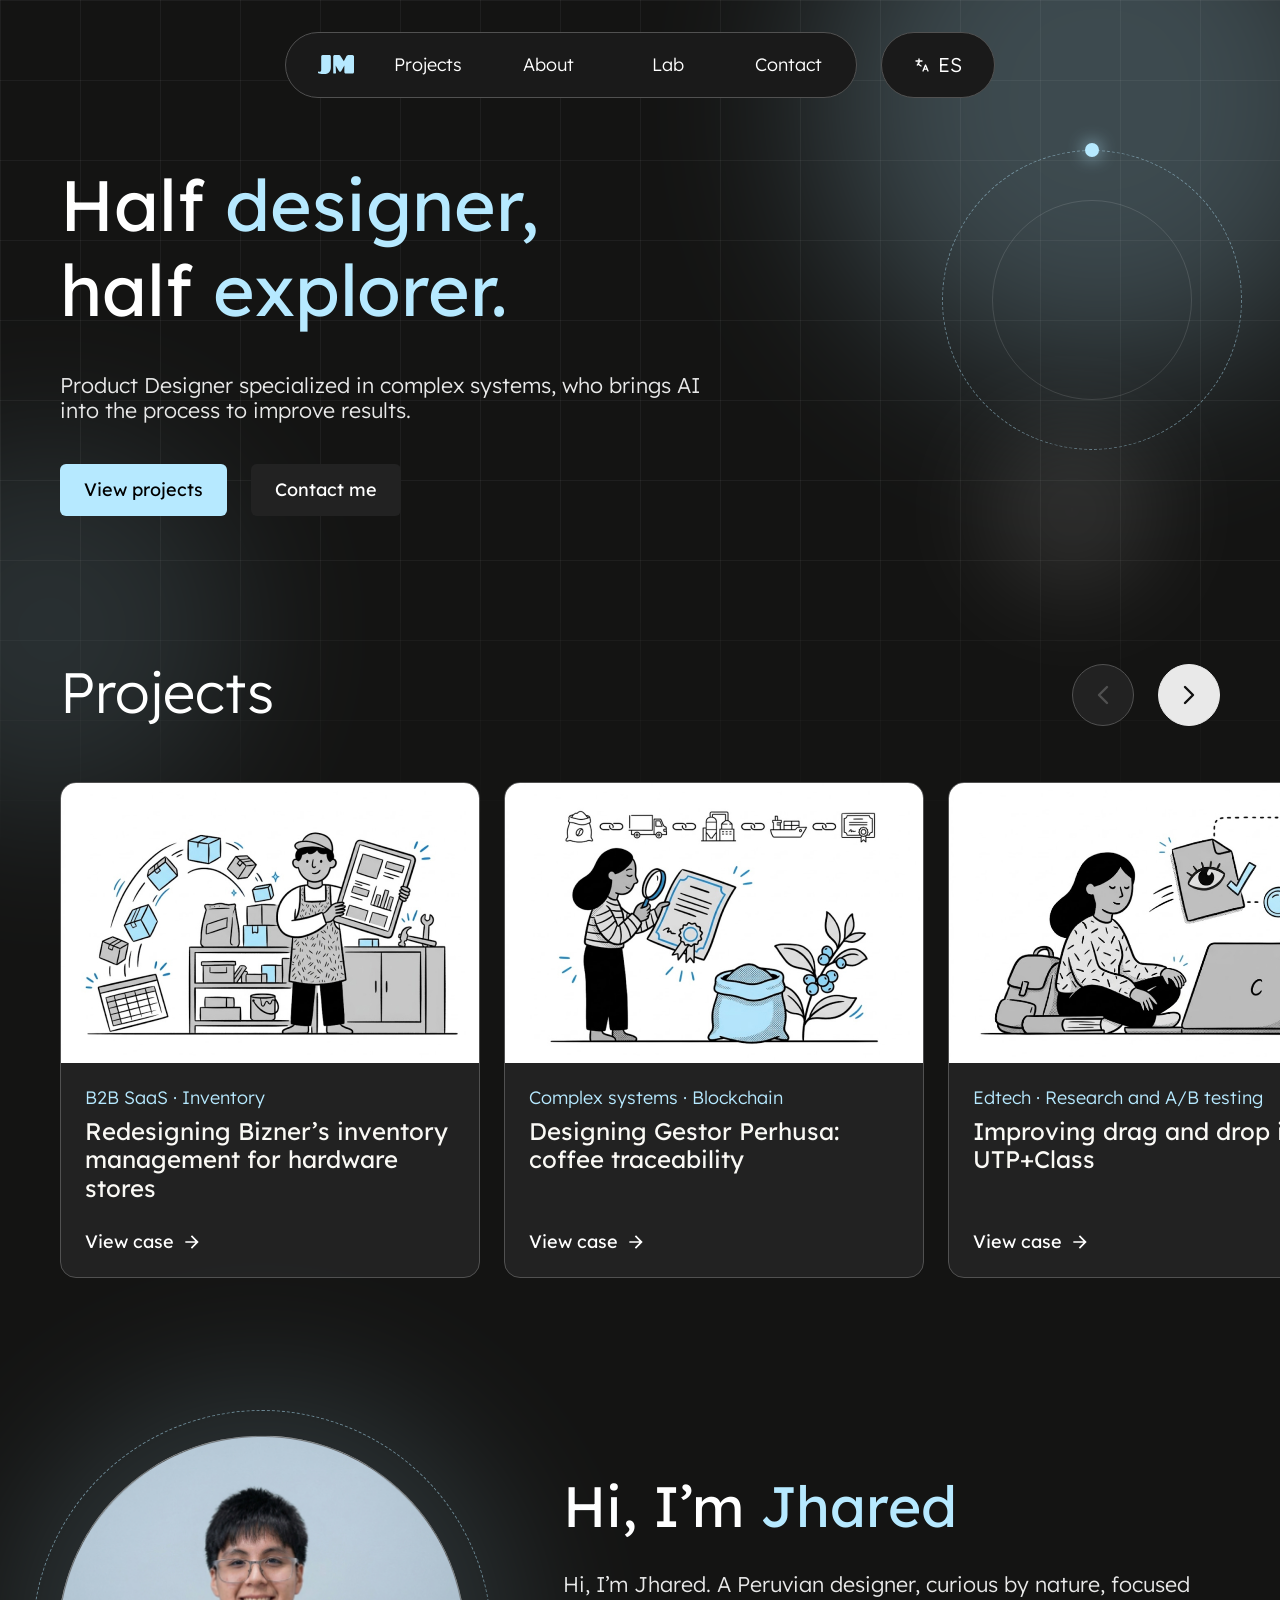
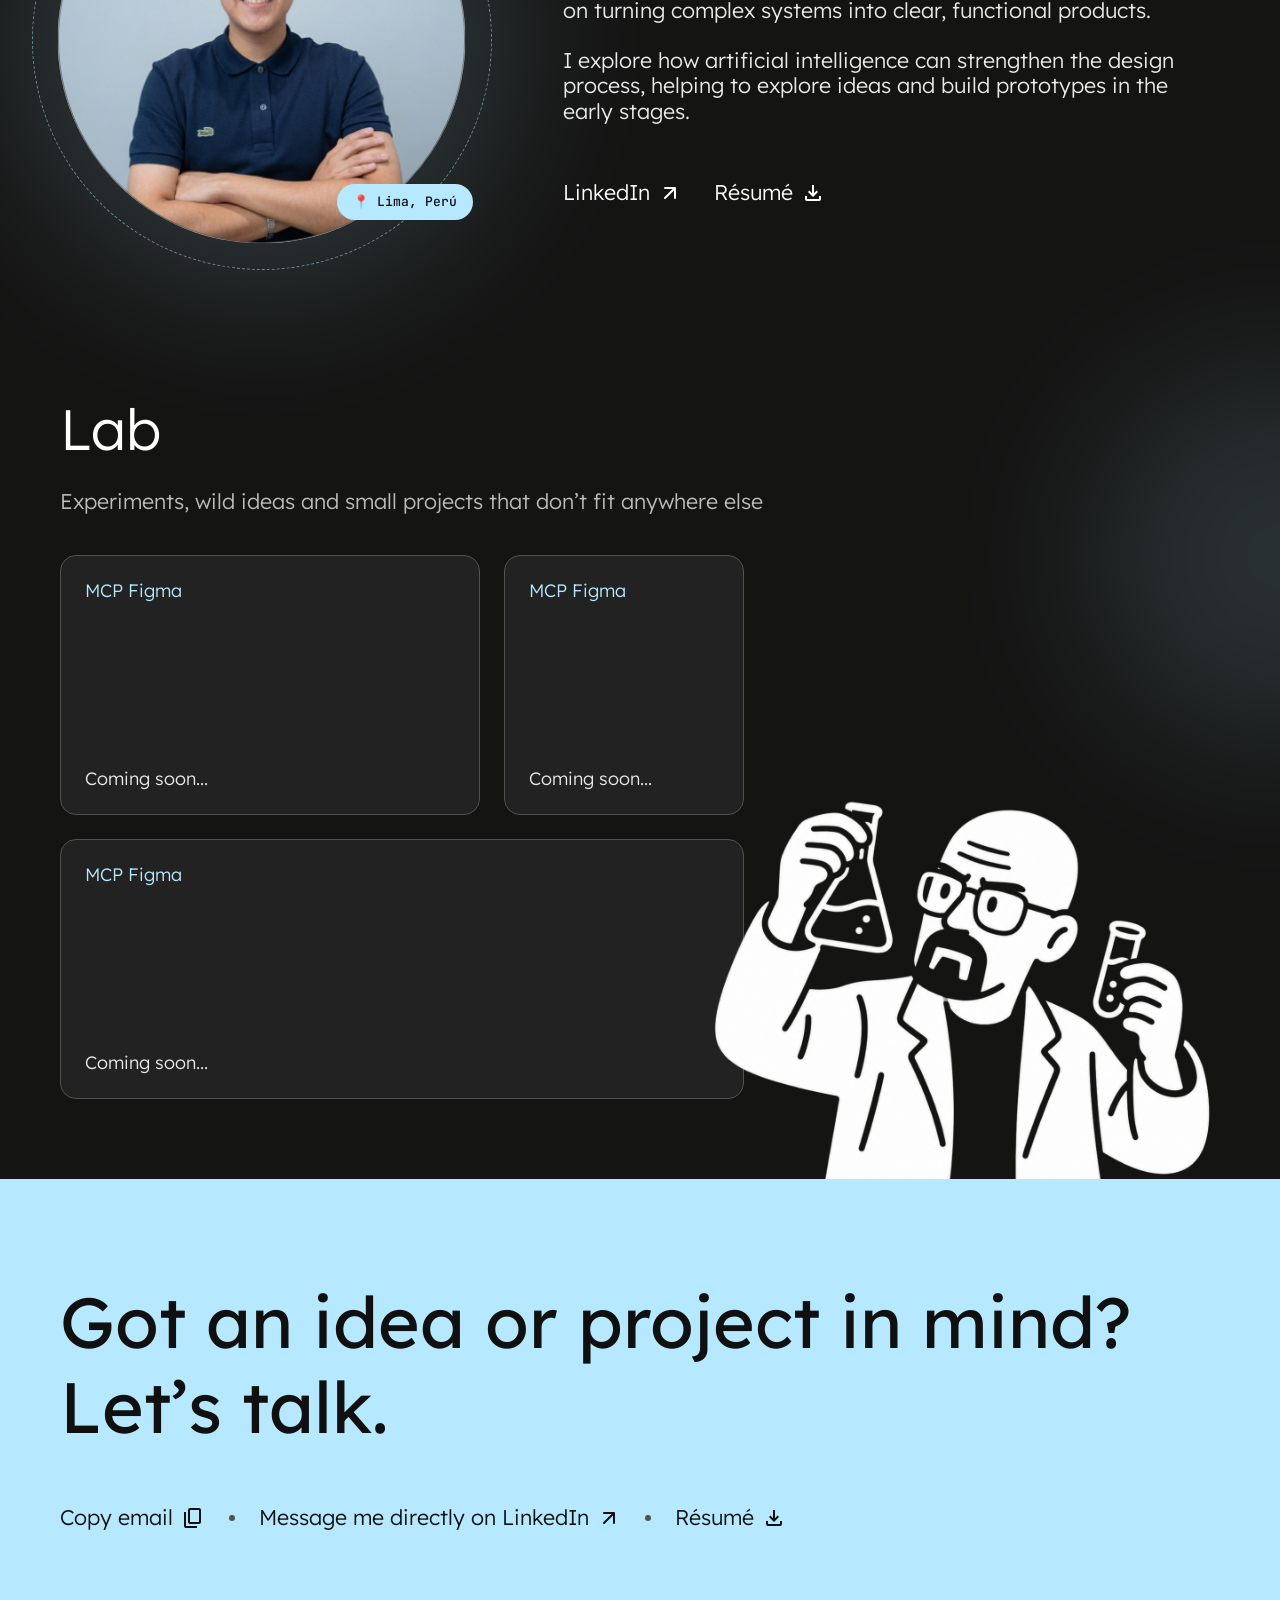
==== index.html @ ebf1a51b "Add files via upload" ====
<!doctype html>
<html lang="es">
<head>
<meta charset="utf-8">
<meta name="viewport" content="width=device-width, initial-scale=1">
<title>Jhared Marchena · Product Designer</title>
<meta name="description" content="Product Designer especializado en sistemas complejos. Portafolio de Jhared Marchena.">
<meta name="theme-color" content="#141413">
<link rel="preconnect" href="https://fonts.googleapis.com">
<link rel="preconnect" href="https://fonts.gstatic.com" crossorigin>
<link href="https://fonts.googleapis.com/css2?family=JetBrains+Mono:wght@500&family=Lexend+Deca:wght@300;400;500&display=swap" rel="stylesheet">
<link rel="stylesheet" href="assets/css/styles.css">
</head>
<body>
<div class="page">

  <!-- Fondo decorativo -->
  <div class="orb orb-1" aria-hidden="true"></div>
  <div class="orb orb-2" aria-hidden="true"></div>
  <div class="orb orb-3" aria-hidden="true"></div>
  <div class="grid-bg" aria-hidden="true"></div>

  <!-- Navegación -->
  <header class="topbar">
    <nav class="nav-pill" aria-label="Principal">
      <a class="nav-logo" href="#inicio" aria-label="JM, inicio">
        <svg width="36" height="20" viewBox="0 0 36 20" fill="none" aria-hidden="true"><path d="M26.3536 10.3836L23.3148 15.9828C23.1855 16.2241 23.0303 16.4267 22.8493 16.5905C22.6683 16.7457 22.4183 16.8233 22.0993 16.8233C21.8062 16.8233 21.5605 16.7414 21.3622 16.5776C21.1726 16.4138 21.0131 16.2198 20.8838 15.9957L17.6769 10.4871C17.7286 11.6509 17.776 12.7241 17.8191 13.7069C17.8364 14.1293 17.8536 14.5517 17.8708 14.9741C17.8881 15.3966 17.9053 15.7888 17.9226 16.1509C17.9398 16.5129 17.9527 16.8362 17.9614 17.1207C17.9786 17.3966 17.9915 17.5991 18.0002 17.7285C18.0088 17.8578 18.0045 17.9741 17.9872 18.0776C17.9786 18.181 17.9484 18.2716 17.8967 18.3491C17.845 18.4181 17.7717 18.4741 17.6769 18.5173C17.582 18.5517 17.4527 18.569 17.2889 18.569H15.8665C15.7114 18.569 15.5648 18.5216 15.4269 18.4267C15.2976 18.3233 15.2329 18.125 15.2329 17.8319V1.38362C15.2329 1.21983 15.2545 1.05603 15.2976 0.892242C15.3493 0.728449 15.4312 0.581897 15.5433 0.452586C15.6639 0.314655 15.8191 0.206897 16.0088 0.12931C16.1984 0.0431035 16.4312 0 16.707 0H20.8708C21.2071 0 21.4958 0.0603449 21.7372 0.181035C21.9786 0.293104 22.1855 0.482759 22.3579 0.75L25.8364 6.27155L28.1639 1.81035C28.3019 1.5431 28.4355 1.30172 28.5648 1.08621C28.6941 0.862069 28.845 0.672414 29.0174 0.517242C29.1984 0.353448 29.4183 0.228448 29.6769 0.142241C29.9441 0.0474138 30.2846 0 30.6984 0H34.1381C34.4657 0 34.7458 0.0431035 34.9786 0.12931C35.22 0.215517 35.414 0.331897 35.5605 0.478448C35.7157 0.625 35.8277 0.797414 35.8967 0.99569C35.9657 1.19397 36.0002 1.40948 36.0002 1.64224V16.7716C36.0002 17.0388 35.9786 17.2845 35.9355 17.5086C35.8924 17.7241 35.8019 17.9138 35.664 18.0776C35.5346 18.2328 35.345 18.3535 35.095 18.4397C34.8536 18.5259 34.5346 18.569 34.1381 18.569H28.1639C27.8105 18.569 27.5174 18.5302 27.2846 18.4526C27.0519 18.375 26.8665 18.2629 26.7286 18.1164C26.5907 17.9698 26.4915 17.7845 26.4312 17.5604C26.3795 17.3362 26.3536 17.0733 26.3536 16.7716V10.3836Z" fill="#B6E9FF"/><path d="M0 16.7974C0 16.6854 0.0172414 16.6164 0.0517242 16.5905C0.0862069 16.556 0.12931 16.5388 0.181035 16.5388C0.284483 16.5388 0.448276 16.5776 0.672414 16.6552C0.905173 16.7328 1.21121 16.7716 1.59052 16.7716C2.6681 16.7716 3.2069 16.1035 3.2069 14.7672V1.79741C3.2069 1.59914 3.21983 1.39655 3.24569 1.18966C3.28017 0.974138 3.35776 0.780173 3.47845 0.607759C3.60776 0.426724 3.79742 0.280173 4.04742 0.168104C4.29742 0.0560345 4.64655 0 5.09483 0H10.8621C11.2759 0 11.6121 0.0387931 11.8707 0.116379C12.1293 0.193966 12.3319 0.310345 12.4785 0.465517C12.625 0.612069 12.7241 0.797414 12.7759 1.02155C12.8276 1.24569 12.8535 1.50862 12.8535 1.81035V12.0647C12.8535 13.0991 12.7371 13.9957 12.5043 14.7543C12.2716 15.5043 11.9569 16.1379 11.5604 16.6552C11.1724 17.1724 10.7198 17.5905 10.2026 17.9095C9.68535 18.2285 9.14656 18.4741 8.58621 18.6466C8.02587 18.819 7.4569 18.931 6.87931 18.9828C6.31035 19.0431 5.77155 19.0733 5.26293 19.0733C4.11638 19.0733 3.125 18.9957 2.28879 18.8405C1.46121 18.694 0.775862 18.4828 0.232759 18.2069C0.189655 18.1897 0.137931 18.1552 0.0775862 18.1035C0.0258621 18.0431 0 17.9397 0 17.7931V16.7974Z" fill="#B6E9FF"/></svg>
      </a>
      <a href="#proyectos" data-i18n="nav.projects">Proyectos</a>
      <a href="#sobre-mi" data-i18n="nav.about">Sobre mí</a>
      <a href="#laboratorio" data-i18n="nav.lab">Laboratorio</a>
      <a href="#contacto" data-i18n="nav.contact">Contacto</a>
    </nav>
    <button class="lang-pill" id="lang-toggle" type="button" aria-label="Cambiar idioma / Change language">
      <svg width="16" height="16" viewBox="0 0 16 16" fill="none" stroke="#fff" stroke-width="1.33" stroke-linecap="round" stroke-linejoin="round" aria-hidden="true"><path d="M2 4h6M5 2v2M3.3 8c.9-.9 1.9-2.4 2.3-4M4 6c.5 1.2 1.6 2.3 3 3M9 14l2.5-6L14 14M9.8 12.2h3.4"/></svg>
      <span id="lang-label">EN</span>
    </button>
  </header>

  <main>
    <!-- Inicio -->
    <section class="hero" id="inicio">
      <div class="hero-inner">
        <h1 class="hero-title reveal"><span data-i18n-html="hero.title">Mitad <em>diseñador,</em><br>mitad <em>explorador.</em></span></h1>
        <p class="hero-sub reveal" data-i18n="hero.sub">Product Designer especializado en sistemas complejos, que integra IA en su proceso para mejorar resultados.</p>
        <div class="hero-actions reveal">
          <a class="btn btn-primary" href="#proyectos" data-i18n="hero.cta1">Ver proyectos</a>
          <a class="btn btn-secondary" href="#contacto" data-i18n="hero.cta2">Contáctame</a>
        </div>
      </div>
      <div class="orbit" aria-hidden="true">
        <div class="orbit-glow"></div>
        <div class="orbit-ring"></div>
        <div class="orbit-ring-inner"></div>
        <div class="orbit-spin"><span class="satellite"></span></div>
      </div>
    </section>

    <!-- Proyectos -->
    <section class="projects" id="proyectos">
      <div class="section-head wrap">
        <h2 class="h2" data-i18n="projects.title">Proyectos</h2>
        <div class="carousel-nav">
          <button class="arrow" id="prev" type="button" aria-label="Anterior" disabled>
            <svg width="12" height="20" viewBox="0 0 12 20" fill="none" aria-hidden="true"><path d="M10 2 2 10l8 8" stroke="currentColor" stroke-width="2.4" stroke-linecap="round" stroke-linejoin="round"/></svg>
          </button>
          <button class="arrow" id="next" type="button" aria-label="Siguiente">
            <svg width="12" height="20" viewBox="0 0 12 20" fill="none" aria-hidden="true"><path d="m2 2 8 8-8 8" stroke="currentColor" stroke-width="2.4" stroke-linecap="round" stroke-linejoin="round"/></svg>
          </button>
        </div>
      </div>

      <div class="carousel" id="carousel" tabindex="0" aria-label="Proyectos">
        <a class="card" href="casos/bizner.html">
          <div class="card-media"><img src="assets/img/card-bizner.jpg" alt="Ilustración: ferretero mostrando un panel de inventario" width="420" height="280" loading="lazy"></div>
          <div class="card-body">
            <div>
              <p class="card-cat" data-i18n="p1.cat">SaaS B2B · Inventario</p>
              <h3 class="card-title" data-i18n="p1.title">Rediseño del inventario de Bizner para ferreterías</h3>
            </div>
            <span class="card-link"><span data-i18n="cta.case">Ver caso</span> <svg width="20" height="20" viewBox="0 0 20 20" fill="currentColor" aria-hidden="true"><path d="M13.4793 10.8333H3.3335V9.16666H13.4793L8.81266 4.49999L10.0002 3.33333L16.6668 9.99999L10.0002 16.6667L8.81266 15.5L13.4793 10.8333Z"/></svg></span>
          </div>
        </a>
        <a class="card" href="casos/perhusa.html">
          <div class="card-media"><img src="assets/img/card-perhusa.jpg" alt="Ilustración: persona revisando un certificado junto a una cadena de trazabilidad del café" width="420" height="280" loading="lazy"></div>
          <div class="card-body">
            <div>
              <p class="card-cat" data-i18n="p2.cat">Sistemas complejos · Blockchain</p>
              <h3 class="card-title" data-i18n="p2.title">Diseño del Gestor Perhusa: trazabilidad del café</h3>
            </div>
            <span class="card-link"><span data-i18n="cta.case">Ver caso</span> <svg width="20" height="20" viewBox="0 0 20 20" fill="currentColor" aria-hidden="true"><path d="M13.4793 10.8333H3.3335V9.16666H13.4793L8.81266 4.49999L10.0002 3.33333L16.6668 9.99999L10.0002 16.6667L8.81266 15.5L13.4793 10.8333Z"/></svg></span>
          </div>
        </a>
        <a class="card" href="casos/utp-class.html">
          <div class="card-media"><img src="assets/img/card-utp.jpg" alt="Ilustración: estudiante con laptop y un documento con ícono de ojo" width="420" height="280" loading="lazy"></div>
          <div class="card-body">
            <div>
              <p class="card-cat" data-i18n="p3.cat">Edtech · Research y test A/B</p>
              <h3 class="card-title" data-i18n="p3.title">Mejora del drag and drop en UTP+Class</h3>
            </div>
            <span class="card-link"><span data-i18n="cta.case">Ver caso</span> <svg width="20" height="20" viewBox="0 0 20 20" fill="currentColor" aria-hidden="true"><path d="M13.4793 10.8333H3.3335V9.16666H13.4793L8.81266 4.49999L10.0002 3.33333L16.6668 9.99999L10.0002 16.6667L8.81266 15.5L13.4793 10.8333Z"/></svg></span>
          </div>
        </a>
      </div>
    </section>

    <!-- Sobre mí -->
    <section class="about" id="sobre-mi">
      <div class="about-inner wrap">
        <div class="avatar-wrap">
          <div class="halo" aria-hidden="true"></div>
          <div class="ring" aria-hidden="true"></div>
          <img class="avatar" src="assets/img/jhared.jpg" alt="Retrato de Jhared Marchena" width="403" height="403">
          <span class="badge">📍 Lima, Perú</span>
        </div>
        <div class="about-text">
          <h2 class="h2 h2-strong" data-i18n-html="about.title">Hola, soy <em>Jhared</em></h2>
          <div class="about-copy">
            <p data-i18n="about.p1">Hola, soy Jhared. Diseñador peruano y curioso por naturaleza, enfocado en transformar sistemas complejos en productos claros y funcionales.</p>
            <p data-i18n="about.p2">Exploro cómo la inteligencia artificial puede potenciar el proceso de diseño, ayudando a explorar ideas y crear prototipos en etapas tempranas.</p>
          </div>
          <div class="link-row">
            <a class="link" data-link="linkedin" href="#" target="_blank" rel="noopener"><span>LinkedIn</span>
              <svg width="24" height="24" viewBox="0 0 24 24" fill="none" stroke="currentColor" stroke-width="2" stroke-linecap="round" stroke-linejoin="round" aria-hidden="true"><path d="M7 7h10v10M7 17 17 7"/></svg></a>
            <a class="link" data-link="cv" href="#" target="_blank" rel="noopener"><span data-i18n="cv">Currículum</span>
              <svg width="24" height="24" viewBox="0 0 24 24" fill="currentColor" aria-hidden="true"><path d="M12 16 7 11l1.4-1.45L11 12.15V4h2v8.15l2.6-2.6L17 11l-5 5Zm-6 4a2 2 0 0 1-2-2v-3h2v3h12v-3h2v3a2 2 0 0 1-2 2H6Z"/></svg></a>
          </div>
        </div>
      </div>
    </section>

    <!-- Laboratorio -->
    <section class="lab" id="laboratorio">
      <div class="wrap">
        <h2 class="h2" data-i18n="lab.title">Laboratorio</h2>
        <p class="lead" data-i18n="lab.sub">Experimentos, ideas locas y pequeños proyectos que no encajan en ningún otro lugar</p>
        <div class="lab-grid">
          <div class="lab-card"><span class="scan" aria-hidden="true"></span><p class="lab-tag">MCP Figma</p><p class="lab-soon" data-i18n="lab.soon">Próximamente...</p></div>
          <div class="lab-card"><span class="scan" aria-hidden="true"></span><p class="lab-tag">MCP Figma</p><p class="lab-soon" data-i18n="lab.soon">Próximamente...</p></div>
          <div class="lab-card wide"><span class="scan" aria-hidden="true"></span><p class="lab-tag">MCP Figma</p><p class="lab-soon" data-i18n="lab.soon">Próximamente...</p></div>
        </div>
      </div>
      <img class="lab-img" src="assets/img/lab.png" alt="" aria-hidden="true" width="634" height="536" loading="lazy">
    </section>

    <!-- Contacto -->
    <section class="contact" id="contacto">
      <div class="wrap">
        <h2 class="contact-title" data-i18n="contact.title">¿Tienes una idea o proyecto en mente? Conversemos.</h2>
        <div class="contact-links">
          <button class="clink" id="copy-email" type="button"><span id="copy-label" data-i18n="contact.copy">Copiar correo electrónico</span>
            <svg width="24" height="24" viewBox="0 0 24 24" fill="currentColor" aria-hidden="true"><path d="M9 18a2 2 0 0 1-2-2V4a2 2 0 0 1 2-2h9a2 2 0 0 1 2 2v12a2 2 0 0 1-2 2H9Zm0-2h9V4H9v12ZM5 22a2 2 0 0 1-2-2V6h2v14h11v2H5Z"/></svg></button>
          <i class="dot" aria-hidden="true"></i>
          <a class="clink" data-link="linkedin" href="#" target="_blank" rel="noopener"><span data-i18n="contact.linkedin">Envíame un mensaje directo a LinkedIn</span>
            <svg width="24" height="24" viewBox="0 0 24 24" fill="none" stroke="currentColor" stroke-width="2" stroke-linecap="round" stroke-linejoin="round" aria-hidden="true"><path d="M7 7h10v10M7 17 17 7"/></svg></a>
          <i class="dot" aria-hidden="true"></i>
          <a class="clink" data-link="cv" href="#" target="_blank" rel="noopener"><span data-i18n="cv">Currículum</span>
            <svg width="24" height="24" viewBox="0 0 24 24" fill="currentColor" aria-hidden="true"><path d="M12 16 7 11l1.4-1.45L11 12.15V4h2v8.15l2.6-2.6L17 11l-5 5Zm-6 4a2 2 0 0 1-2-2v-3h2v3h12v-3h2v3a2 2 0 0 1-2 2H6Z"/></svg></a>
        </div>
      </div>
    </section>
  </main>
</div>
<script src="assets/js/main.js"></script>
</body>
</html>
---- assets/css/styles.css ----
:root{
  --bg:#141413; --text:#E9E9E9; --muted:#BBBBBB; --card:#222222; --stroke:#515151;
  --accent:#B6E9FF; --ink:#101010; --pill:#1A1A1A;
  --gut:max(24px, calc((100vw - 1160px) / 2));
  --h1:clamp(40px, 5.56vw, 80px);
  --h2:clamp(36px, 4.44vw, 64px);
  --p:clamp(18px, 1.67vw, 24px);
}
*{box-sizing:border-box;margin:0;padding:0}
html{scroll-behavior:smooth;-webkit-text-size-adjust:100%}
body{background:var(--bg);color:#fff;font-family:'Lexend Deca',system-ui,sans-serif;font-weight:300;line-height:1.2;-webkit-font-smoothing:antialiased}
a{color:inherit;text-decoration:none}
button{font:inherit;color:inherit;background:none;border:0;cursor:pointer}
img{display:block;max-width:100%}
em{font-style:normal;color:var(--accent)}
:focus-visible{outline:2px solid var(--accent);outline-offset:3px;border-radius:6px}
section[id]{scroll-margin-top:24px}

.page{position:relative;overflow-x:clip}
.wrap{padding-inline:var(--gut)}

/* Fondo */
.orb{position:absolute;border-radius:50%;background:var(--accent);pointer-events:none;z-index:0}
.orb-1{width:560px;height:560px;right:-100px;top:-180px;opacity:.256;filter:blur(90px)}
.orb-2{width:380px;height:380px;left:-140px;top:440px;opacity:.128;filter:blur(80px)}
.orb-3{width:380px;height:380px;right:-190px;top:1966px;opacity:.128;filter:blur(80px)}
.grid-bg{position:absolute;inset:0 0 auto 0;height:880px;z-index:0;pointer-events:none;
  background-image:linear-gradient(rgba(255,255,255,.05) 1px,transparent 1px),linear-gradient(90deg,rgba(255,255,255,.05) 1px,transparent 1px);
  background-size:80px 80px;
  -webkit-mask-image:linear-gradient(#000 60%,transparent);mask-image:linear-gradient(#000 60%,transparent)}
main,.topbar{position:relative;z-index:1}

/* Nav */
.topbar{position:fixed;top:0;left:0;right:0;z-index:50;display:flex;justify-content:center;gap:24px;padding:32px 24px 24px;pointer-events:none}
.nav-pill,.lang-pill{pointer-events:auto;background:var(--pill);border:1px solid var(--stroke);border-radius:97px;display:flex;align-items:center;height:66px;padding:4px 8px}
.nav-pill a{white-space:nowrap;display:flex;align-items:center;justify-content:center;height:56px;min-width:120px;font-size:18px;color:#fff;border-radius:97px;transition:background .2s,color .2s}
.nav-pill a:hover{background:rgba(255,255,255,.07)}
.nav-pill a.nav-logo{min-width:0;padding:0 14px 0 24px}
.nav-pill a.nav-logo:hover{background:none}
.lang-pill{padding:4px 32px;gap:8px;font-size:20px;color:#fff;transition:border-color .2s}
.lang-pill:hover{border-color:var(--accent)}

/* Hero */
.hero{position:relative;min-height:544px;padding:162px var(--gut) 0}
.hero-inner{display:flex;flex-direction:column;gap:40px;position:relative;z-index:2}
.hero-title{font-weight:400;font-size:var(--h1);line-height:1.2;color:#fff;max-width:1160px}
.hero-sub{font-size:var(--p);color:var(--text);max-width:653px;line-height:1.2}
.hero-actions{display:flex;gap:24px;flex-wrap:wrap}
.btn{display:inline-flex;align-items:center;justify-content:center;height:52px;padding:0 24px;border-radius:6px;font-size:18px;font-weight:400;transition:transform .2s,filter .2s,background .2s}
.btn:hover{transform:translateY(-2px)}
.btn-primary{background:var(--accent);color:#000}
.btn-primary:hover{filter:brightness(1.08)}
.btn-secondary{background:var(--card);color:#fff}
.btn-secondary:hover{background:#2c2c2c}

.orbit{position:absolute;left:calc(1060 / 1440 * 100%);top:150px;width:300px;height:300px;z-index:1;pointer-events:none}
.orbit-glow{position:absolute;left:40px;top:270px;width:180px;height:180px;border-radius:50%;background:#fff;opacity:.1;filter:blur(45px)}
.orbit-ring{position:absolute;inset:0;border-radius:50%;border:1.5px dashed rgba(182,233,255,.45)}
.orbit-ring-inner{position:absolute;inset:50px;border-radius:50%;border:1px solid rgba(255,255,255,.12)}
.orbit-spin{position:absolute;inset:0;animation:spin 14s linear infinite}
.satellite{position:absolute;left:50%;top:-7px;width:14px;height:14px;margin-left:-7px;border-radius:50%;background:var(--accent);box-shadow:0 0 18px rgba(182,233,255,.9)}
@keyframes spin{to{transform:rotate(360deg)}}

/* Títulos */
.h2{font-weight:300;font-size:var(--h2);line-height:1;color:#fff}
.h2-strong{font-weight:400;line-height:1.2}

/* Proyectos */
.projects{padding-top:120px}
.section-head{display:flex;justify-content:space-between;align-items:flex-start;gap:24px;margin-bottom:56px}
.carousel-nav{display:flex;gap:24px}
.arrow{width:62px;height:62px;border-radius:50%;display:grid;place-items:center;background:var(--text);border:1px solid var(--text);color:#101010;transition:transform .2s,background .2s,color .2s,border-color .2s}
.arrow:hover:not(:disabled){transform:scale(1.06)}
.arrow:disabled{background:var(--card);border-color:var(--stroke);color:var(--stroke);cursor:default}
.carousel{display:flex;gap:24px;overflow-x:auto;scroll-snap-type:x mandatory;padding-inline:var(--gut);scroll-padding-inline:var(--gut);scrollbar-width:none;-webkit-overflow-scrolling:touch}
.carousel::-webkit-scrollbar{display:none}
.card{flex:0 0 420px;scroll-snap-align:start;display:flex;flex-direction:column;background:var(--card);border:1px solid var(--stroke);border-radius:16px;overflow:hidden;transition:transform .3s,border-color .3s}
.card:hover{transform:translateY(-4px);border-color:var(--accent)}
.card-media{height:280px;background:radial-gradient(circle at 50% 50%,rgba(217,119,87,.35),#2a2825);overflow:hidden;flex:none}
.card-media img{width:100%;height:100%;object-fit:cover;transition:transform .5s}
.card:hover .card-media img{transform:scale(1.04)}
.card-body{flex:1;display:flex;flex-direction:column;justify-content:space-between;gap:16px;padding:24px}
.card-cat{font-size:18px;color:var(--accent)}
.card-title{font-size:24px;font-weight:400;color:#FAF9F5;line-height:1.2;margin-top:8px}
.card-link{display:inline-flex;align-items:center;gap:8px;font-size:18px;font-weight:400;color:#fff;width:max-content;padding:12px 8px;margin:0 -8px -12px}
.card-link svg{transition:transform .2s}
.card:hover .card-link svg{transform:translateX(4px)}

/* Sobre mí */
.about{padding-top:160px}
.about-inner{display:flex;align-items:center;gap:100px}
.avatar-wrap{position:relative;flex:none;width:403px;height:403px}
.halo{position:absolute;left:-58px;top:-58px;width:520px;height:520px;border-radius:50%;background:var(--accent);opacity:.14;filter:blur(70px)}
.ring{position:absolute;left:-28px;top:-28px;width:460px;height:460px;border-radius:50%;border:1.5px dashed rgba(182,233,255,.5);animation:spin 60s linear infinite}
.avatar{position:relative;width:100%;height:100%;border-radius:50%;object-fit:cover;transform:scale(1.012)}
.badge{position:absolute;left:277px;top:346px;display:flex;align-items:center;gap:8px;padding:10px 16px;border-radius:999px;background:var(--accent);color:#0d0f12;font:500 13px/1.3 'JetBrains Mono',ui-monospace,monospace;white-space:nowrap}
.about-text{display:flex;flex-direction:column;max-width:653px}
.about-copy{display:flex;flex-direction:column;gap:24px;margin-top:32px}
.about-copy p{font-size:var(--p);color:var(--text);line-height:1.2}
.link-row{display:flex;gap:32px;flex-wrap:wrap;margin-top:56px}
.link{display:inline-flex;align-items:center;gap:8px;font-size:var(--p);color:#fff;transition:color .2s}
.link:hover{color:var(--accent)}

/* Laboratorio */
.lab{position:relative;padding:160px 0 80px}
.lead{font-size:var(--p);color:var(--muted);margin-top:32px;max-width:1160px}
.lab-grid{position:relative;z-index:2;display:grid;grid-template-columns:420px 240px;gap:24px;margin-top:40px;width:684px;max-width:100%}
.lab-card{position:relative;overflow:hidden;height:260px;background:var(--card);border:1px solid var(--stroke);border-radius:16px;padding:24px;display:flex;flex-direction:column;justify-content:space-between}
.lab-card.wide{grid-column:1 / -1}
.lab-tag{font-size:18px;color:var(--accent)}
.lab-soon{font-size:18px;color:var(--text)}
.scan{position:absolute;left:0;right:0;top:-90px;height:90px;background:linear-gradient(180deg,rgba(182,233,255,0),rgba(182,233,255,.14) 90%,rgba(182,233,255,.5));animation:scan 5s linear infinite;pointer-events:none}
.lab-card:nth-child(2) .scan{animation-delay:-1.6s}
.lab-card:nth-child(3) .scan{animation-delay:-3.2s}
@keyframes scan{to{transform:translateY(350px)}}
.lab-img{position:absolute;right:33px;bottom:0;width:min(634px,44vw);height:auto;z-index:3;pointer-events:none}

/* Contacto */
.contact{background:var(--accent);color:var(--ink);padding:100px 0}
.contact-title{font-weight:400;font-size:var(--h1);line-height:1.2;color:var(--ink);max-width:1160px}
.contact-links{display:flex;align-items:center;gap:24px;flex-wrap:wrap;margin-top:56px}
.clink{display:inline-flex;align-items:center;gap:8px;font-size:var(--p);line-height:1;color:var(--ink);transition:opacity .2s}
.clink:hover{opacity:.65}
.dot{width:6px;height:6px;border-radius:50%;background:var(--stroke);flex:none}

/* Reveal */
.js .reveal{opacity:0;transform:translateY(16px);transition:opacity .7s ease,transform .7s ease}
.js .reveal.in{opacity:1;transform:none}
.js .hero-sub.reveal{transition-delay:.08s}.js .hero-actions.reveal{transition-delay:.16s}

/* Responsive */
@media (max-width:1180px){
  .orbit{display:none}
  .about-inner{gap:56px}
}
@media (max-width:900px){
  :root{--gut:24px}
  .hero{padding-top:150px}
  .projects{padding-top:88px}
  .about{padding-top:104px}
  .lab{padding:104px 0 360px}
  .about-inner{flex-direction:column;align-items:flex-start;gap:56px}
  .avatar-wrap{width:min(300px,76vw);height:min(300px,76vw);margin-left:28px}
  .halo{left:-40px;top:-40px;width:calc(100% + 80px);height:calc(100% + 80px)}
  .ring{left:-20px;top:-20px;width:calc(100% + 40px);height:calc(100% + 40px)}
  .badge{left:auto;right:-24px;top:auto;bottom:6px}
  .lab-grid{grid-template-columns:1fr;width:100%}
  .lab-card.wide{grid-column:auto}
  .lab-img{width:min(420px,80vw);right:0;opacity:.9}
  .contact{padding:72px 0}
  .contact-links{flex-direction:column;align-items:flex-start;gap:20px;margin-top:40px}
  .dot{display:none}
  .section-head{margin-bottom:32px}
  .carousel-nav{gap:12px}
  .arrow{width:48px;height:48px}
  .card{flex-basis:min(420px,84vw)}
  .hero-inner{gap:32px}
}
@media (max-width:640px){
  .topbar{gap:8px;padding:16px 12px 12px}
  .nav-pill,.lang-pill{height:52px}
  .nav-pill{padding:4px}
  .nav-pill a{height:44px;min-width:0;padding:0 9px;font-size:13px}
  .nav-pill a.nav-logo{display:none}
  .lang-pill{padding:4px 14px;font-size:14px;gap:6px}
  .lang-pill svg{width:14px;height:14px}
  .hero-actions .btn{flex:1 1 auto}
  .link-row{gap:24px}
  .lab{padding-bottom:300px}
}
@media (prefers-reduced-motion:reduce){
  html{scroll-behavior:auto}
  .orbit-spin,.ring,.scan{animation:none}
  .js .reveal{opacity:1;transform:none;transition:none}
}
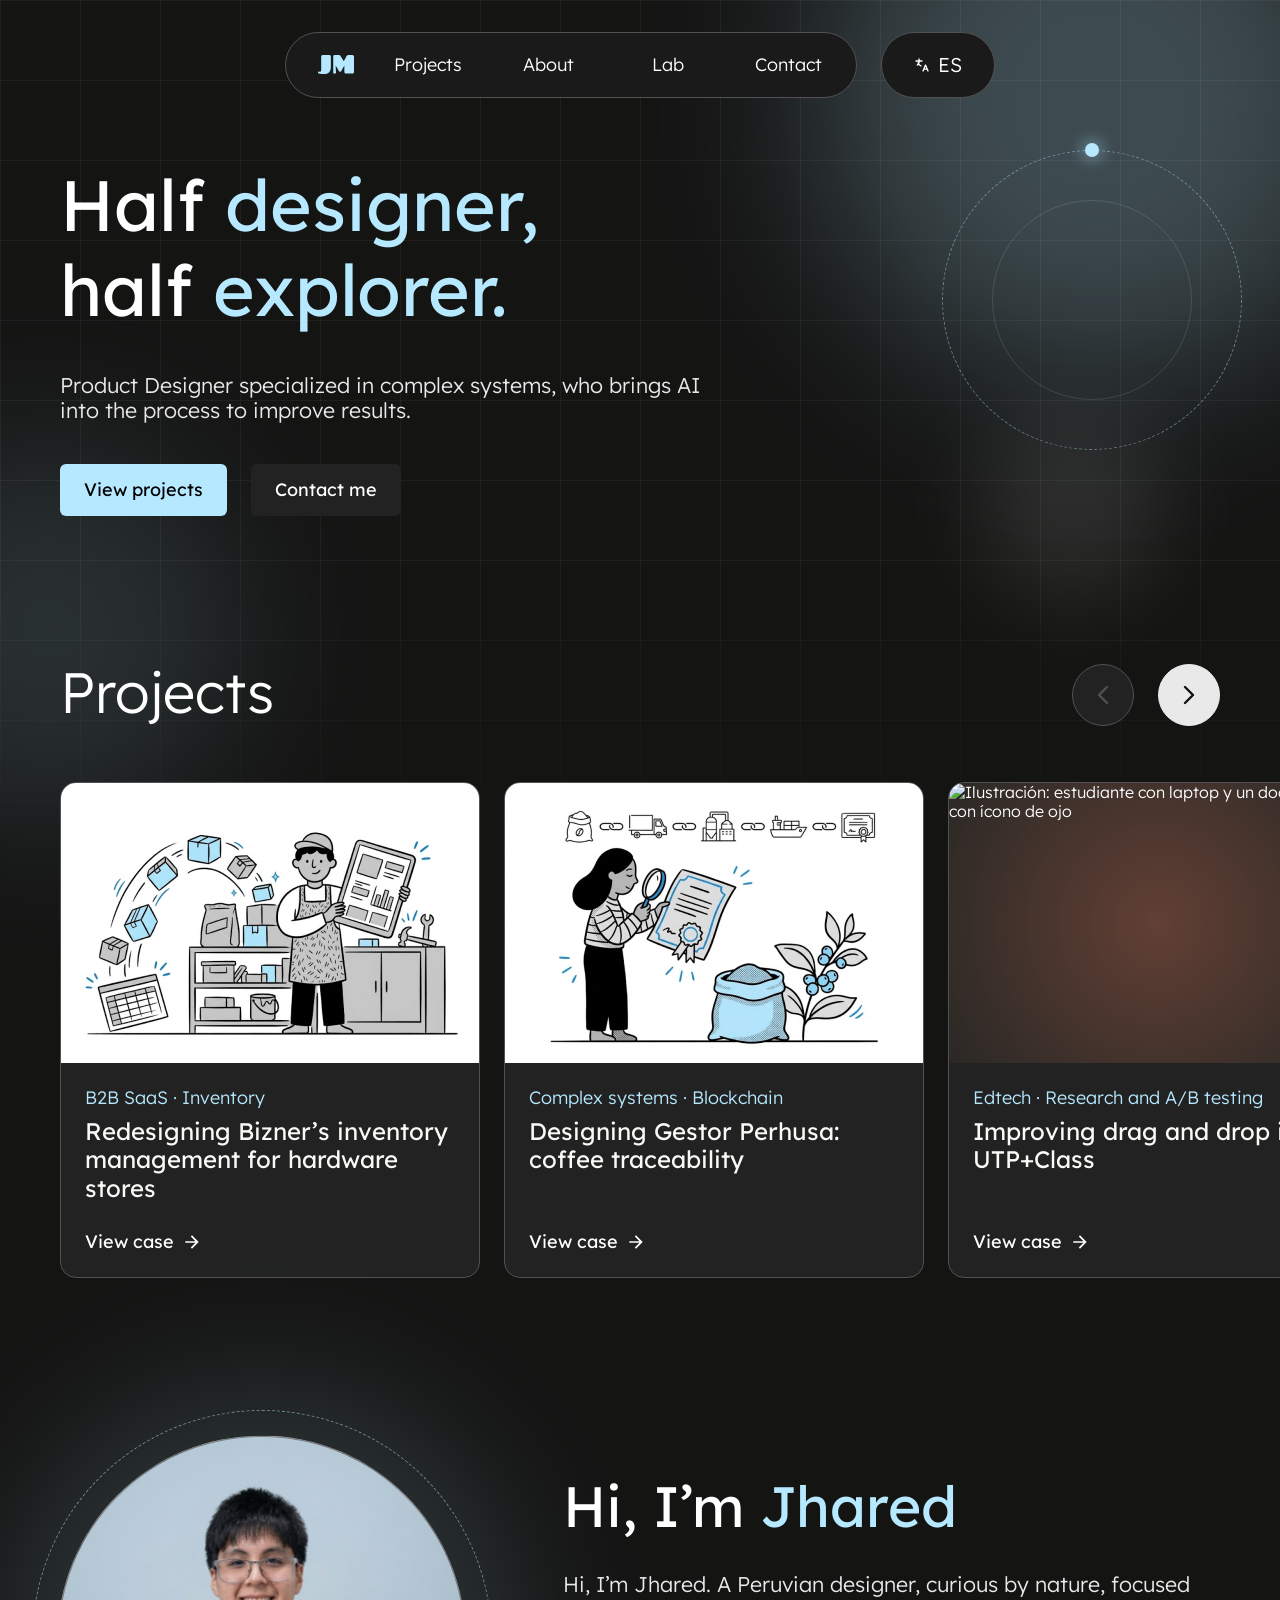
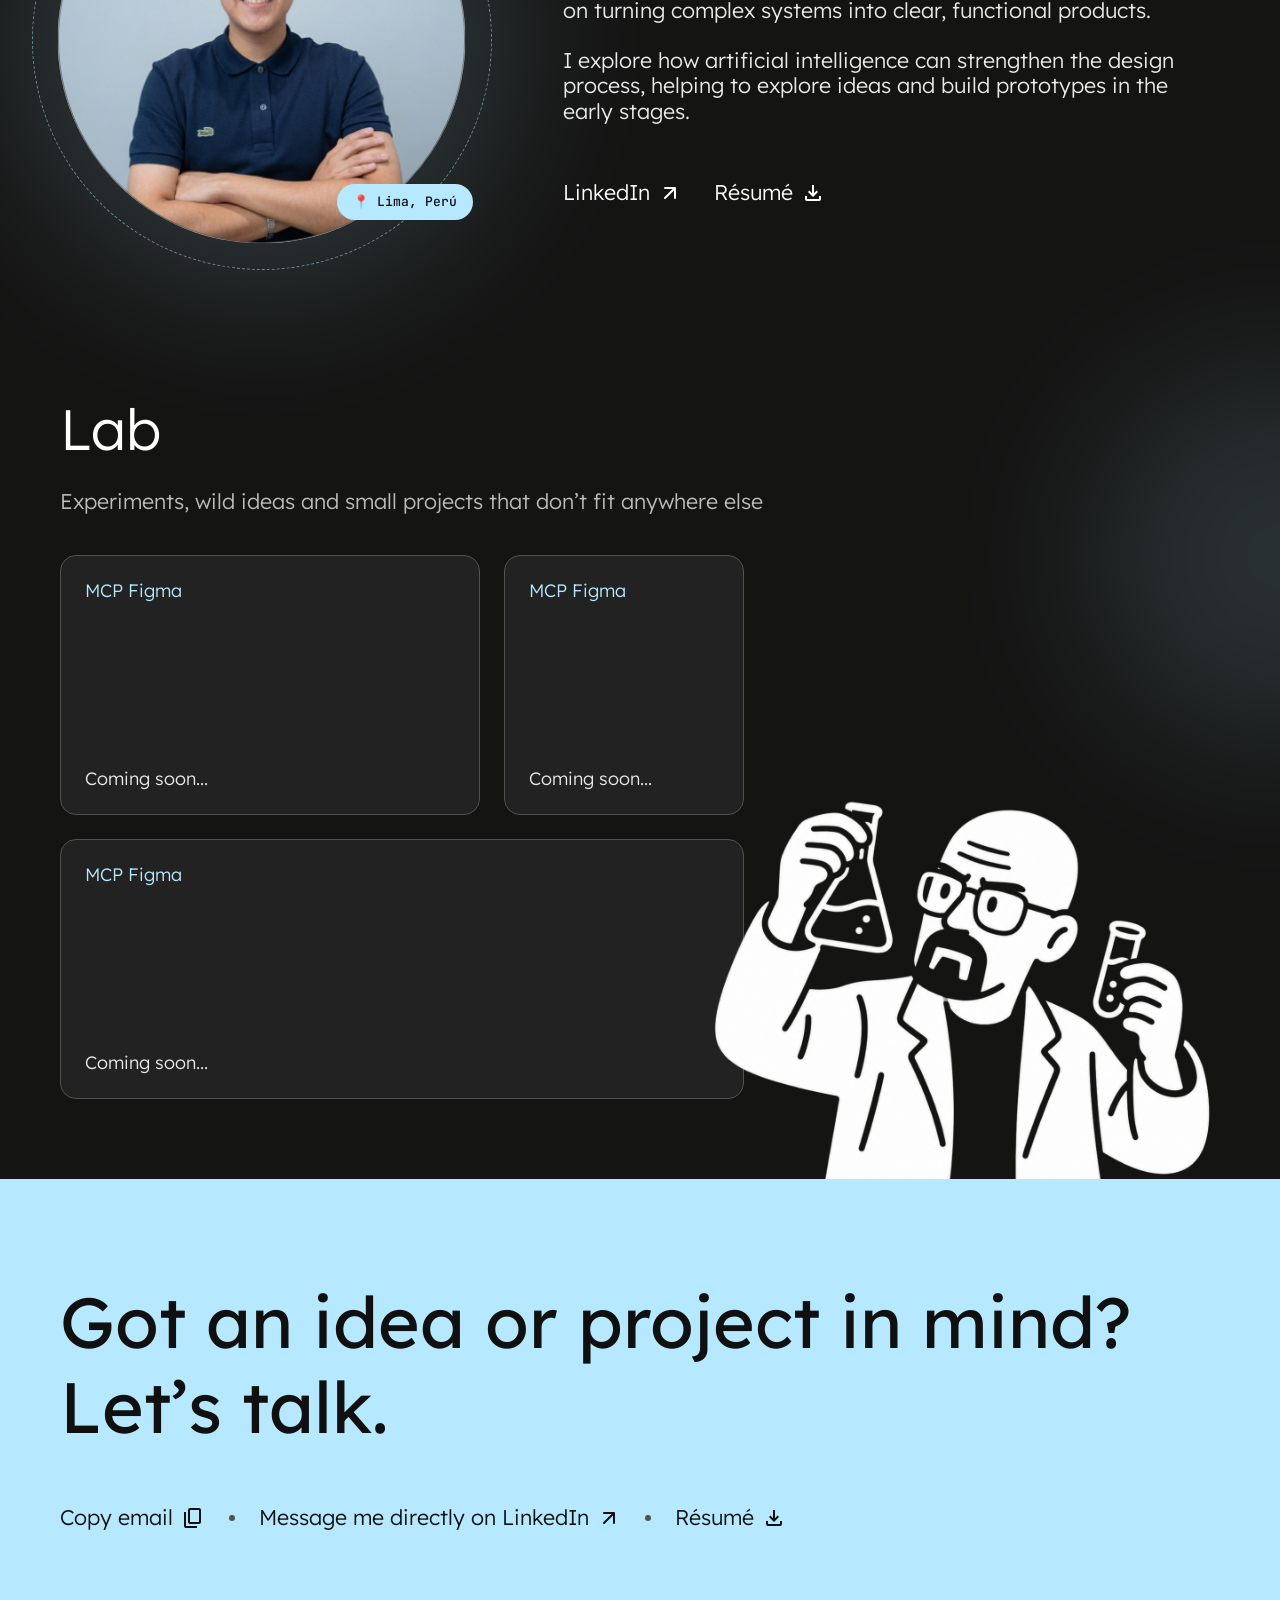
==== commit 94d0abb2: "Add files via upload" ====
--- a/index.html
+++ b/index.html
@@ -91,12 +91,12 @@
             <span class="card-link"><span data-i18n="cta.case">Ver caso</span> <svg width="20" height="20" viewBox="0 0 20 20" fill="currentColor" aria-hidden="true"><path d="M13.4793 10.8333H3.3335V9.16666H13.4793L8.81266 4.49999L10.0002 3.33333L16.6668 9.99999L10.0002 16.6667L8.81266 15.5L13.4793 10.8333Z"/></svg></span>
           </div>
         </a>
-        <a class="card" href="casos/utp-class.html">
-          <div class="card-media"><img src="assets/img/card-utp.jpg" alt="Ilustración: estudiante con laptop y un documento con ícono de ojo" width="420" height="280" loading="lazy"></div>
+        <a class="card" href="casos/plataforma-educativa.html">
+          <div class="card-media"><img src="assets/img/card-edtech.jpg" alt="Ilustración: estudiante con laptop y un documento con ícono de ojo" width="420" height="280" loading="lazy"></div>
           <div class="card-body">
             <div>
               <p class="card-cat" data-i18n="p3.cat">Edtech · Research y test A/B</p>
-              <h3 class="card-title" data-i18n="p3.title">Mejora del drag and drop en UTP+Class</h3>
+              <h3 class="card-title" data-i18n="p3.title">Mejora del drag and drop en una plataforma educativa</h3>
             </div>
             <span class="card-link"><span data-i18n="cta.case">Ver caso</span> <svg width="20" height="20" viewBox="0 0 20 20" fill="currentColor" aria-hidden="true"><path d="M13.4793 10.8333H3.3335V9.16666H13.4793L8.81266 4.49999L10.0002 3.33333L16.6668 9.99999L10.0002 16.6667L8.81266 15.5L13.4793 10.8333Z"/></svg></span>
           </div>
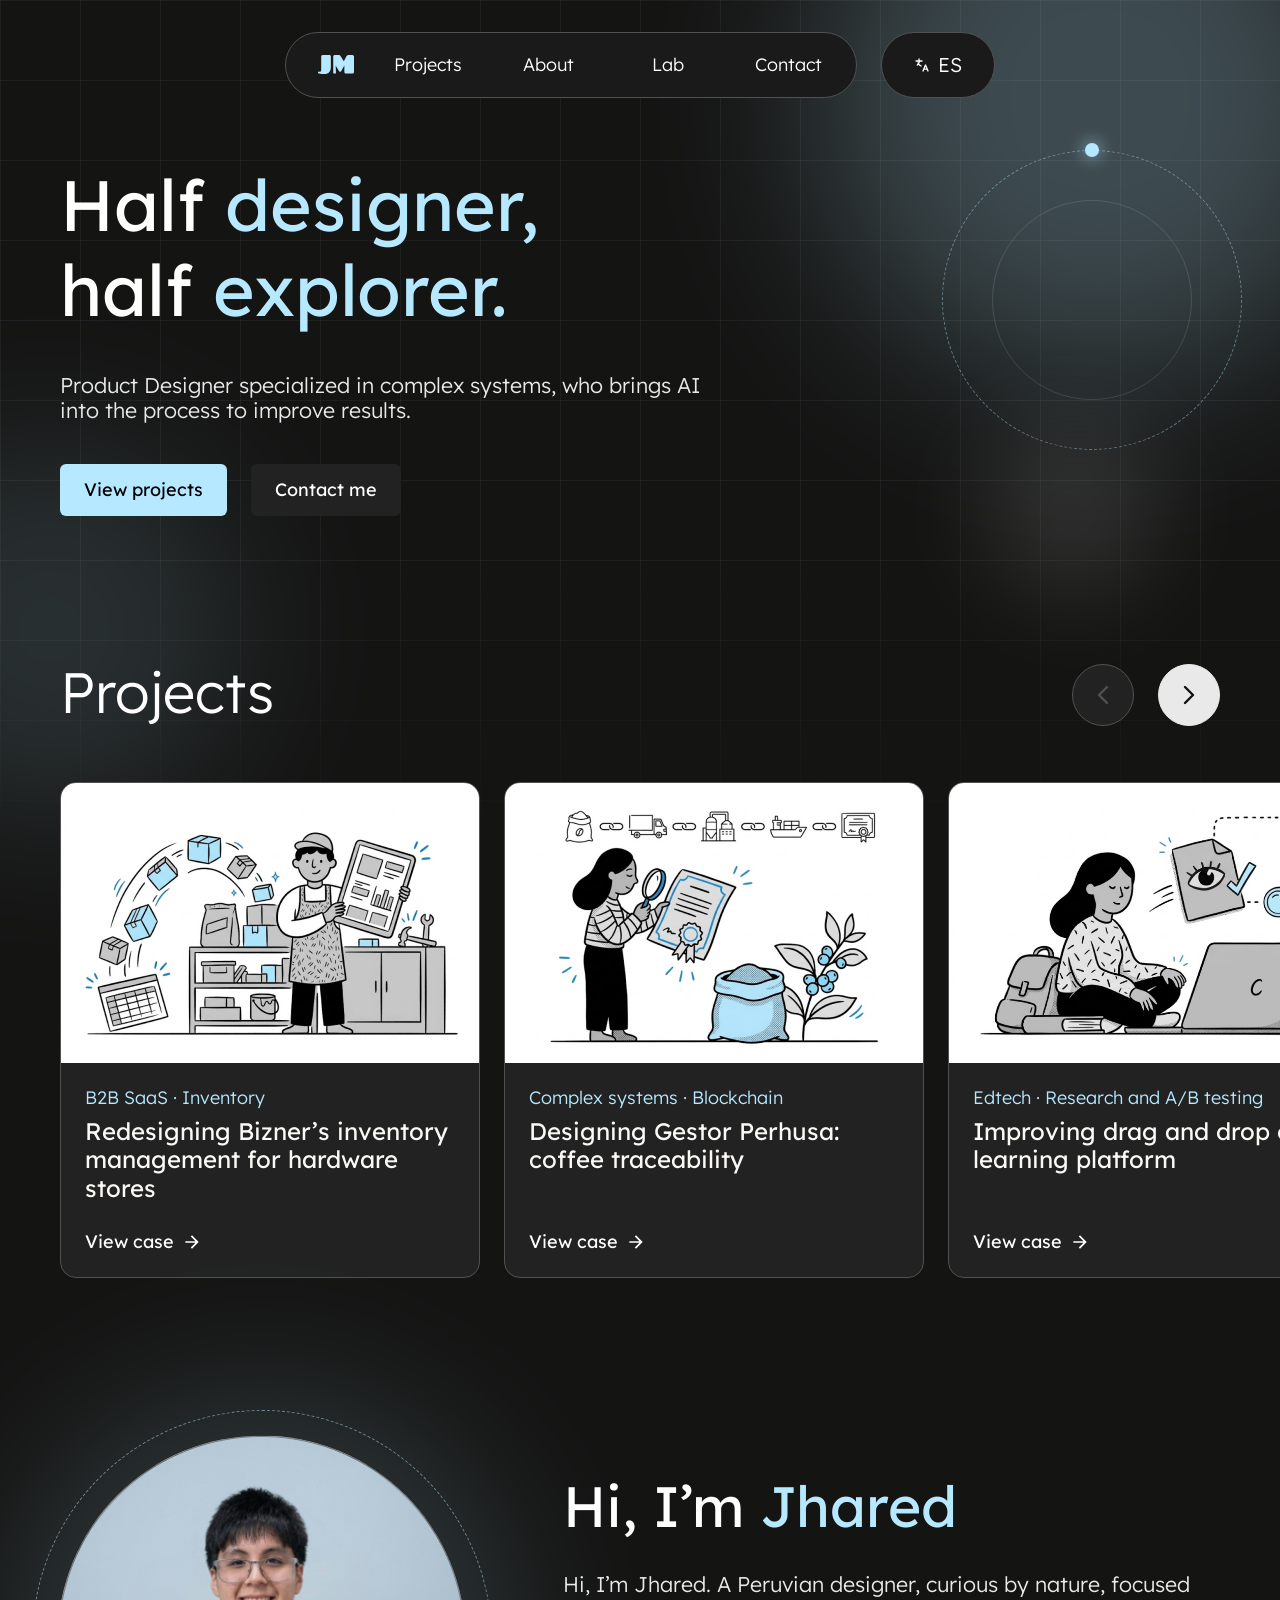
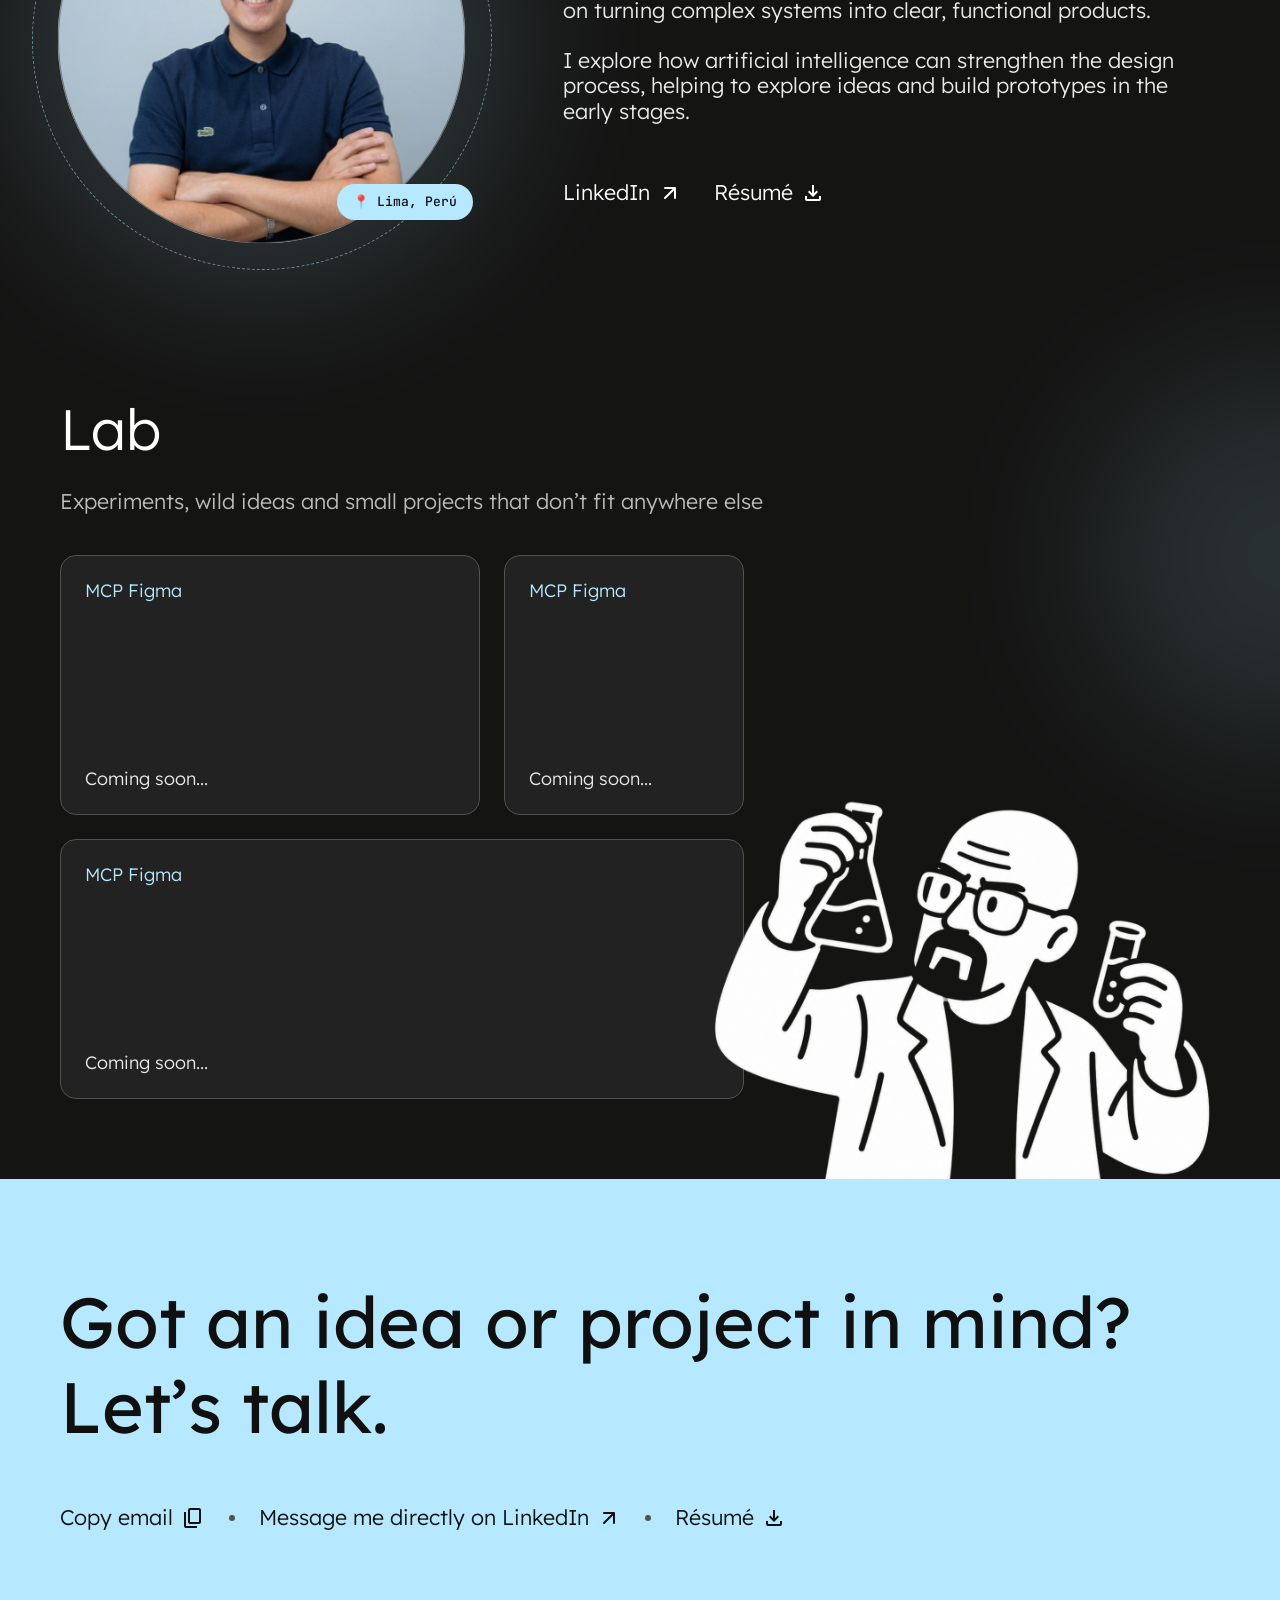
==== commit 29762aca: "Menú hamburguesa en móvil (hasta 760px) Co-Authored-By: Claude Sonnet 5.5 <noreply@anthropic.com> Cl" ====
--- a/index.html
+++ b/index.html
@@ -22,7 +22,8 @@
 
   <!-- Navegación -->
   <header class="topbar">
-    <nav class="nav-pill" aria-label="Principal">
+    <button class="menu-btn" id="menu-btn" type="button" aria-label="Menú / Menu" aria-expanded="false" aria-controls="site-nav"><span></span><span></span><span></span></button>
+    <nav class="nav-pill" id="site-nav" aria-label="Principal">
       <a class="nav-logo" href="#inicio" aria-label="JM, inicio">
         <svg width="36" height="20" viewBox="0 0 36 20" fill="none" aria-hidden="true"><path d="M26.3536 10.3836L23.3148 15.9828C23.1855 16.2241 23.0303 16.4267 22.8493 16.5905C22.6683 16.7457 22.4183 16.8233 22.0993 16.8233C21.8062 16.8233 21.5605 16.7414 21.3622 16.5776C21.1726 16.4138 21.0131 16.2198 20.8838 15.9957L17.6769 10.4871C17.7286 11.6509 17.776 12.7241 17.8191 13.7069C17.8364 14.1293 17.8536 14.5517 17.8708 14.9741C17.8881 15.3966 17.9053 15.7888 17.9226 16.1509C17.9398 16.5129 17.9527 16.8362 17.9614 17.1207C17.9786 17.3966 17.9915 17.5991 18.0002 17.7285C18.0088 17.8578 18.0045 17.9741 17.9872 18.0776C17.9786 18.181 17.9484 18.2716 17.8967 18.3491C17.845 18.4181 17.7717 18.4741 17.6769 18.5173C17.582 18.5517 17.4527 18.569 17.2889 18.569H15.8665C15.7114 18.569 15.5648 18.5216 15.4269 18.4267C15.2976 18.3233 15.2329 18.125 15.2329 17.8319V1.38362C15.2329 1.21983 15.2545 1.05603 15.2976 0.892242C15.3493 0.728449 15.4312 0.581897 15.5433 0.452586C15.6639 0.314655 15.8191 0.206897 16.0088 0.12931C16.1984 0.0431035 16.4312 0 16.707 0H20.8708C21.2071 0 21.4958 0.0603449 21.7372 0.181035C21.9786 0.293104 22.1855 0.482759 22.3579 0.75L25.8364 6.27155L28.1639 1.81035C28.3019 1.5431 28.4355 1.30172 28.5648 1.08621C28.6941 0.862069 28.845 0.672414 29.0174 0.517242C29.1984 0.353448 29.4183 0.228448 29.6769 0.142241C29.9441 0.0474138 30.2846 0 30.6984 0H34.1381C34.4657 0 34.7458 0.0431035 34.9786 0.12931C35.22 0.215517 35.414 0.331897 35.5605 0.478448C35.7157 0.625 35.8277 0.797414 35.8967 0.99569C35.9657 1.19397 36.0002 1.40948 36.0002 1.64224V16.7716C36.0002 17.0388 35.9786 17.2845 35.9355 17.5086C35.8924 17.7241 35.8019 17.9138 35.664 18.0776C35.5346 18.2328 35.345 18.3535 35.095 18.4397C34.8536 18.5259 34.5346 18.569 34.1381 18.569H28.1639C27.8105 18.569 27.5174 18.5302 27.2846 18.4526C27.0519 18.375 26.8665 18.2629 26.7286 18.1164C26.5907 17.9698 26.4915 17.7845 26.4312 17.5604C26.3795 17.3362 26.3536 17.0733 26.3536 16.7716V10.3836Z" fill="#B6E9FF"/><path d="M0 16.7974C0 16.6854 0.0172414 16.6164 0.0517242 16.5905C0.0862069 16.556 0.12931 16.5388 0.181035 16.5388C0.284483 16.5388 0.448276 16.5776 0.672414 16.6552C0.905173 16.7328 1.21121 16.7716 1.59052 16.7716C2.6681 16.7716 3.2069 16.1035 3.2069 14.7672V1.79741C3.2069 1.59914 3.21983 1.39655 3.24569 1.18966C3.28017 0.974138 3.35776 0.780173 3.47845 0.607759C3.60776 0.426724 3.79742 0.280173 4.04742 0.168104C4.29742 0.0560345 4.64655 0 5.09483 0H10.8621C11.2759 0 11.6121 0.0387931 11.8707 0.116379C12.1293 0.193966 12.3319 0.310345 12.4785 0.465517C12.625 0.612069 12.7241 0.797414 12.7759 1.02155C12.8276 1.24569 12.8535 1.50862 12.8535 1.81035V12.0647C12.8535 13.0991 12.7371 13.9957 12.5043 14.7543C12.2716 15.5043 11.9569 16.1379 11.5604 16.6552C11.1724 17.1724 10.7198 17.5905 10.2026 17.9095C9.68535 18.2285 9.14656 18.4741 8.58621 18.6466C8.02587 18.819 7.4569 18.931 6.87931 18.9828C6.31035 19.0431 5.77155 19.0733 5.26293 19.0733C4.11638 19.0733 3.125 18.9957 2.28879 18.8405C1.46121 18.694 0.775862 18.4828 0.232759 18.2069C0.189655 18.1897 0.137931 18.1552 0.0775862 18.1035C0.0258621 18.0431 0 17.9397 0 17.7931V16.7974Z" fill="#B6E9FF"/></svg>
       </a>
--- a/assets/css/styles.css
+++ b/assets/css/styles.css
@@ -128,6 +128,9 @@
 .js .reveal.in{opacity:1;transform:none}
 .js .hero-sub.reveal{transition-delay:.08s}.js .hero-actions.reveal{transition-delay:.16s}
 
+/* Menú hamburguesa (solo móvil) */
+.menu-btn{display:none}
+
 /* Responsive */
 @media (max-width:1180px){
   .orbit{display:none}
@@ -157,19 +160,33 @@
   .hero-inner{gap:32px}
 }
 @media (max-width:640px){
-  .topbar{gap:8px;padding:16px 12px 12px}
-  .nav-pill,.lang-pill{height:52px}
-  .nav-pill{padding:4px}
-  .nav-pill a{height:44px;min-width:0;padding:0 9px;font-size:13px}
-  .nav-pill a.nav-logo{display:none}
-  .lang-pill{padding:4px 14px;font-size:14px;gap:6px}
-  .lang-pill svg{width:14px;height:14px}
   .hero-actions .btn{flex:1 1 auto}
   .link-row{gap:24px}
   .lab{padding-bottom:300px}
 }
+/* Móvil: menú hamburguesa */
+@media (max-width:760px){
+  .topbar{justify-content:space-between;gap:8px;padding:16px 12px 12px}
+  .menu-btn{pointer-events:auto;display:flex;flex-direction:column;justify-content:center;align-items:center;gap:5px;width:52px;height:52px;padding:0;background:var(--pill);border:1px solid var(--stroke);border-radius:97px;cursor:pointer;transition:border-color .2s}
+  .menu-btn:hover,.menu-btn[aria-expanded="true"]{border-color:var(--accent)}
+  .menu-btn span{display:block;width:20px;height:2px;border-radius:2px;background:#fff;transition:transform .25s,opacity .2s}
+  .menu-btn[aria-expanded="true"] span:nth-child(1){transform:translateY(7px) rotate(45deg)}
+  .menu-btn[aria-expanded="true"] span:nth-child(2){opacity:0}
+  .menu-btn[aria-expanded="true"] span:nth-child(3){transform:translateY(-7px) rotate(-45deg)}
+  .nav-pill{position:absolute;top:80px;left:12px;right:12px;height:auto;flex-direction:column;align-items:stretch;padding:8px;border-radius:28px;opacity:0;visibility:hidden;transform:translateY(-6px);transition:opacity .2s,transform .2s,visibility .2s}
+  .nav-pill.open{opacity:1;visibility:visible;transform:none}
+  .nav-pill a{justify-content:flex-start;height:52px;min-width:0;padding:0 20px;font-size:18px}
+  .nav-pill a.nav-logo{display:none}
+  .lang-pill{height:52px;padding:4px 18px;font-size:14px;gap:6px}
+  .lang-pill svg{width:14px;height:14px}
+}
+
 @media (prefers-reduced-motion:reduce){
   html{scroll-behavior:auto}
   .orbit-spin,.ring,.scan{animation:none}
   .js .reveal{opacity:1;transform:none;transition:none}
 }
+
+/* Sin cursor de texto al hacer clic en textos */
+body{caret-color:transparent}
+input,textarea,[contenteditable="true"]{caret-color:auto}
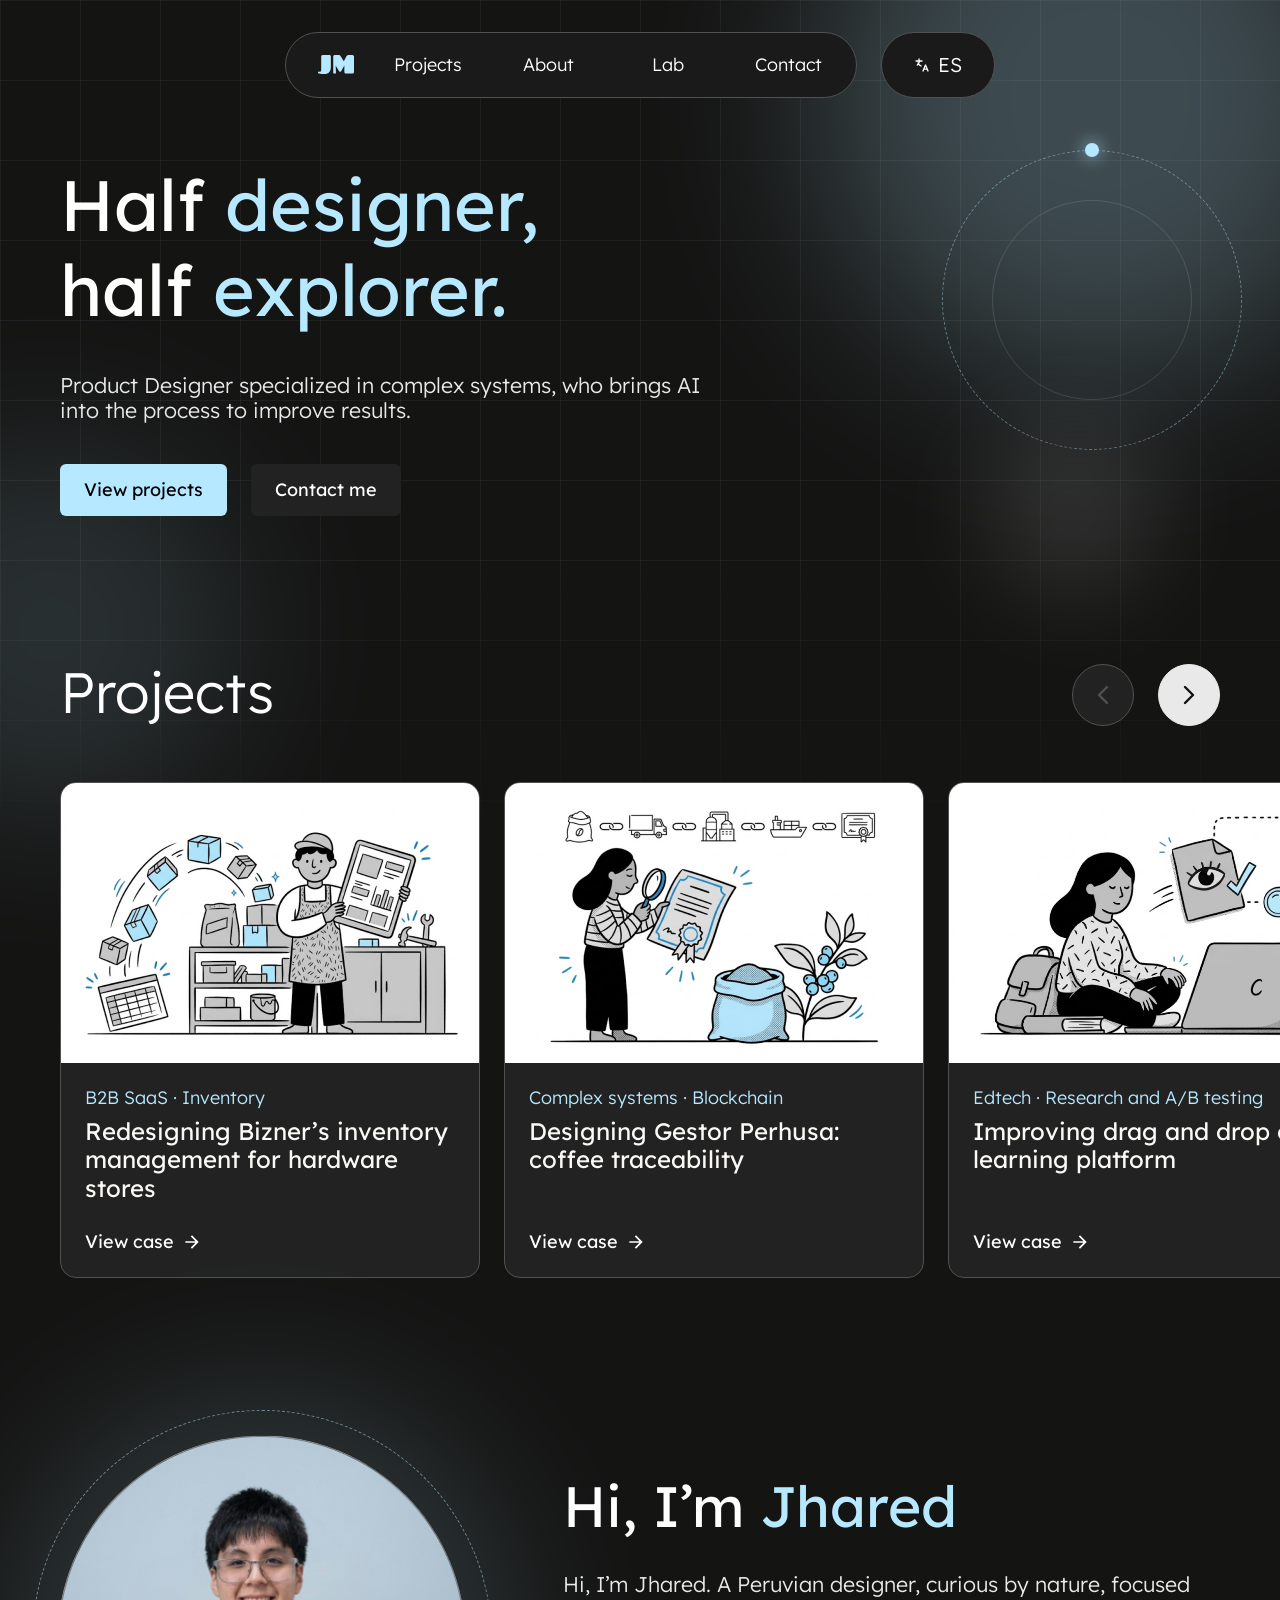
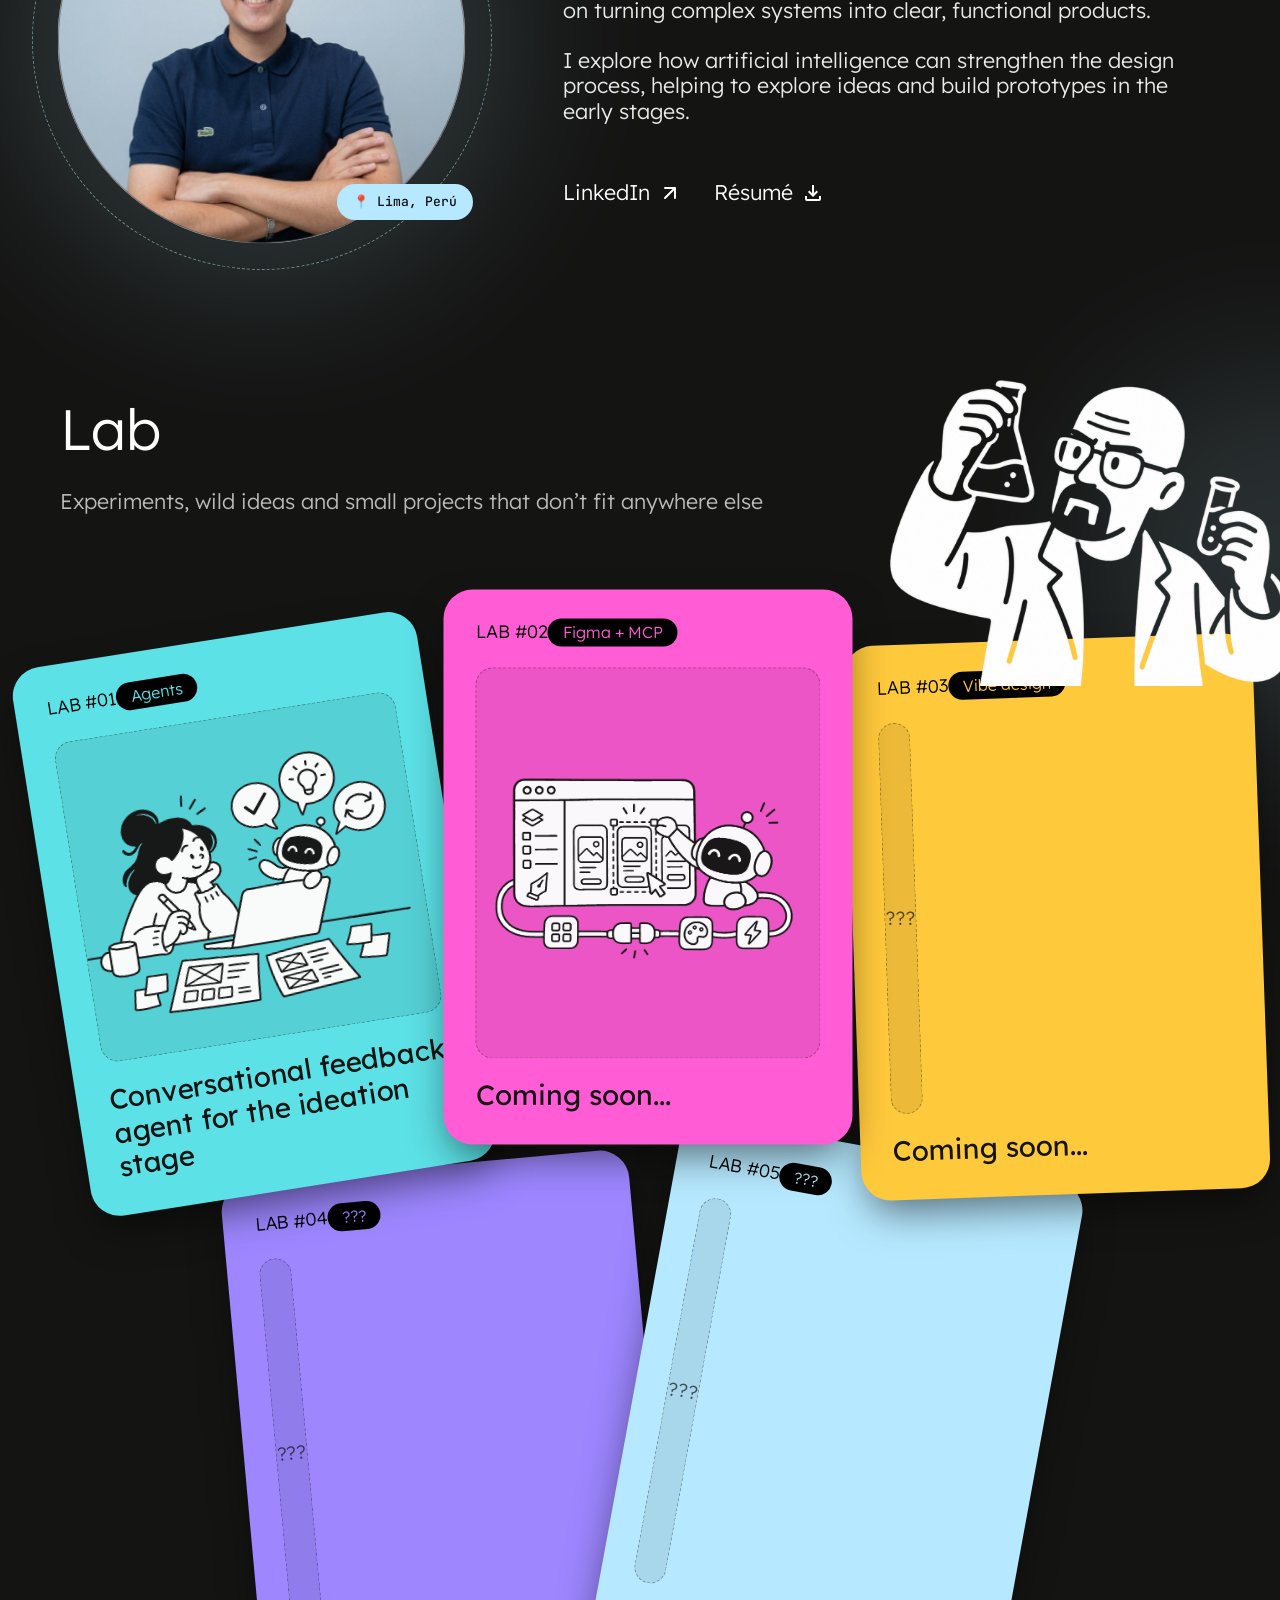
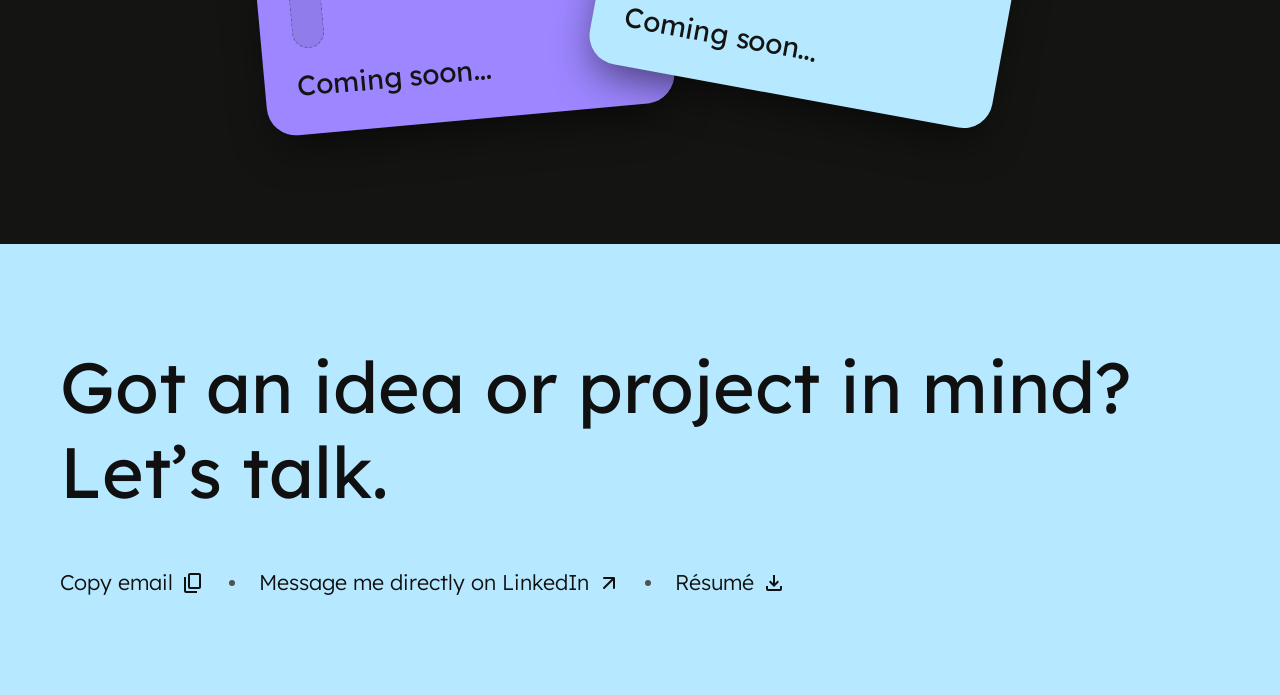
==== commit 1bd3e44b: "Laboratorio nuevo: mazo de 5 experimentos con tooltip y humo azul en el frasco Co-Authored-By: Claud" ====
--- a/index.html
+++ b/index.html
@@ -132,16 +132,47 @@
 
     <!-- Laboratorio -->
     <section class="lab" id="laboratorio">
+      <div class="lab-art">
+        <img class="lab-img" src="assets/img/lab.png" alt="" aria-hidden="true" width="634" height="536" loading="lazy">
+        <button class="flask" type="button" aria-label="Frasco" data-i18n-aria="lab.flask"></button>
+        <div class="smoke" aria-hidden="true"></div>
+      </div>
       <div class="wrap">
         <h2 class="h2" data-i18n="lab.title">Laboratorio</h2>
         <p class="lead" data-i18n="lab.sub">Experimentos, ideas locas y pequeños proyectos que no encajan en ningún otro lugar</p>
-        <div class="lab-grid">
-          <div class="lab-card"><span class="scan" aria-hidden="true"></span><p class="lab-tag">MCP Figma</p><p class="lab-soon" data-i18n="lab.soon">Próximamente...</p></div>
-          <div class="lab-card"><span class="scan" aria-hidden="true"></span><p class="lab-tag">MCP Figma</p><p class="lab-soon" data-i18n="lab.soon">Próximamente...</p></div>
-          <div class="lab-card wide"><span class="scan" aria-hidden="true"></span><p class="lab-tag">MCP Figma</p><p class="lab-soon" data-i18n="lab.soon">Próximamente...</p></div>
+        <div class="lab-pile">
+          <button class="exp exp-1" type="button" style="--c:#5CE1E6" aria-describedby="lab-soon-1">
+            <span class="exp-top"><span class="exp-num">LAB #01</span><span class="exp-pill" data-i18n="lab.c1.pill">Agentes</span></span>
+            <span class="exp-media"><img src="assets/img/lab/agente-feedback.png" alt="" width="820" height="547" loading="lazy"></span>
+            <span class="exp-title" data-i18n="lab.c1.title">Agente conversacional de feedback en la etapa de ideación</span>
+            <span class="exp-tip" id="lab-soon-1" role="status" data-i18n="lab.soon">Próximamente...</span>
+          </button>
+          <button class="exp exp-2" type="button" style="--c:#FF5CD6" aria-describedby="lab-soon-2">
+            <span class="exp-top"><span class="exp-num">LAB #02</span><span class="exp-pill">Figma + MCP</span></span>
+            <span class="exp-media"><img src="assets/img/lab/figma-mcp.png" alt="" width="820" height="547" loading="lazy"></span>
+            <span class="exp-title" data-i18n="lab.soon">Próximamente...</span>
+            <span class="exp-tip" id="lab-soon-2" role="status" data-i18n="lab.soon">Próximamente...</span>
+          </button>
+          <button class="exp exp-3" type="button" style="--c:#FFC93C" aria-describedby="lab-soon-3">
+            <span class="exp-top"><span class="exp-num">LAB #03</span><span class="exp-pill">Vibe design</span></span>
+            <span class="exp-media"><span class="exp-q">???</span></span>
+            <span class="exp-title" data-i18n="lab.soon">Próximamente...</span>
+            <span class="exp-tip" id="lab-soon-3" role="status" data-i18n="lab.soon">Próximamente...</span>
+          </button>
+          <button class="exp exp-4" type="button" style="--c:#9D86FF" aria-describedby="lab-soon-4">
+            <span class="exp-top"><span class="exp-num">LAB #04</span><span class="exp-pill">???</span></span>
+            <span class="exp-media"><span class="exp-q">???</span></span>
+            <span class="exp-title" data-i18n="lab.soon">Próximamente...</span>
+            <span class="exp-tip" id="lab-soon-4" role="status" data-i18n="lab.soon">Próximamente...</span>
+          </button>
+          <button class="exp exp-5" type="button" style="--c:#B6E9FF" aria-describedby="lab-soon-5">
+            <span class="exp-top"><span class="exp-num">LAB #05</span><span class="exp-pill">???</span></span>
+            <span class="exp-media"><span class="exp-q">???</span></span>
+            <span class="exp-title" data-i18n="lab.soon">Próximamente...</span>
+            <span class="exp-tip" id="lab-soon-5" role="status" data-i18n="lab.soon">Próximamente...</span>
+          </button>
         </div>
       </div>
-      <img class="lab-img" src="assets/img/lab.png" alt="" aria-hidden="true" width="634" height="536" loading="lazy">
     </section>
 
     <!-- Contacto -->
--- a/assets/css/styles.css
+++ b/assets/css/styles.css
@@ -102,18 +102,43 @@
 .link:hover{color:var(--accent)}
 
 /* Laboratorio */
-.lab{position:relative;padding:160px 0 80px}
+.lab{position:relative;padding:160px 0 107px}
 .lead{font-size:var(--p);color:var(--muted);margin-top:32px;max-width:1160px}
-.lab-grid{position:relative;z-index:2;display:grid;grid-template-columns:420px 240px;gap:24px;margin-top:40px;width:684px;max-width:100%}
-.lab-card{position:relative;overflow:hidden;height:260px;background:var(--card);border:1px solid var(--stroke);border-radius:16px;padding:24px;display:flex;flex-direction:column;justify-content:space-between}
-.lab-card.wide{grid-column:1 / -1}
-.lab-tag{font-size:18px;color:var(--accent)}
-.lab-soon{font-size:18px;color:var(--text)}
-.scan{position:absolute;left:0;right:0;top:-90px;height:90px;background:linear-gradient(180deg,rgba(182,233,255,0),rgba(182,233,255,.14) 90%,rgba(182,233,255,.5));animation:scan 5s linear infinite;pointer-events:none}
-.lab-card:nth-child(2) .scan{animation-delay:-1.6s}
-.lab-card:nth-child(3) .scan{animation-delay:-3.2s}
-@keyframes scan{to{transform:translateY(350px)}}
-.lab-img{position:absolute;right:33px;bottom:0;width:min(634px,44vw);height:auto;z-index:3;pointer-events:none}
+.lab-art{position:absolute;z-index:3;top:59px;right:calc(var(--gut) - 102px);width:457px}
+.lab-img{display:block;width:100%;height:auto;pointer-events:none}
+.flask{position:absolute;left:15%;top:17%;width:24%;height:37%;border:0;padding:0;background:none;border-radius:40%;cursor:pointer}
+.flask:focus-visible{outline:2px solid var(--accent);outline-offset:4px}
+.lab-art.wobble .lab-img{animation:wobble .5s ease}
+@keyframes wobble{25%{transform:rotate(-1.2deg)}75%{transform:rotate(1deg)}}
+.smoke{position:absolute;left:31%;top:20%;width:0;height:0;pointer-events:none}
+.puff{position:absolute;left:0;top:0;width:var(--s);height:var(--s);margin:calc(var(--s) / -2) 0 0 calc(var(--s) / -2);border-radius:50%;background:radial-gradient(circle,var(--pc) 0%,rgba(0,0,0,0) 68%);filter:blur(6px);opacity:0;z-index:4;animation:puff var(--d) cubic-bezier(.25,.6,.35,1) var(--dl) forwards}
+@keyframes puff{0%{opacity:0;transform:translate(0,0) scale(.3)}12%{opacity:.95}100%{opacity:0;transform:translate(var(--dx),var(--dy)) scale(var(--sc))}}
+
+/* Mazo de experimentos */
+.lab-pile{--u:calc(100cqw / 1160);container-type:inline-size;position:relative;width:100%;aspect-ratio:1160 / 1147;margin-top:75px}
+.lab-pile{container-type:inline-size}
+.exp{--r:0deg;position:absolute;left:var(--x);top:var(--y);width:35.26%;aspect-ratio:409 / 555;transform:translate(-50%,-50%) rotate(var(--r));
+  display:flex;flex-direction:column;gap:calc(20.4 * var(--u));padding:calc(29.2 * var(--u)) calc(32.1 * var(--u)) calc(32.1 * var(--u));
+  background:var(--c);color:#141413;border:0;border-radius:calc(29.2 * var(--u));text-align:left;font-family:inherit;cursor:pointer;
+  box-shadow:0 18px 40px -8px rgba(0,0,0,.55);transition:transform .35s cubic-bezier(.34,1.56,.64,1),box-shadow .35s}
+.exp:hover,.exp:focus-visible{transform:translate(-50%,calc(-50% - 16 * var(--u))) rotate(calc(var(--r) * .35)) scale(1.03);z-index:10;box-shadow:0 30px 60px -10px rgba(0,0,0,.7)}
+.exp:focus-visible{outline:2px solid #fff;outline-offset:4px}
+.exp-1{--x:16.73%;--y:28.25%;--r:-9deg;z-index:3}
+.exp-2{--x:50.72%;--y:24.15%;z-index:5}
+.exp-3{--x:85.96%;--y:28.51%;--r:-2deg;z-index:4}
+.exp-4{--x:33.49%;--y:74.34%;--r:-5.2deg;z-index:1}
+.exp-5{--x:66.91%;--y:72.6%;--r:10.4deg;z-index:2}
+.exp-top{display:flex;justify-content:space-between;align-items:center}
+.exp-num{font-size:calc(18 * var(--u));font-weight:300;color:#000}
+.exp-pill{background:#000;color:var(--c);border-radius:999px;padding:calc(4.4 * var(--u)) calc(14.6 * var(--u));font-size:calc(16 * var(--u));font-weight:300;line-height:1.2}
+.exp-media{flex:1;min-height:0;display:flex;align-items:center;justify-content:center;overflow:hidden;border-radius:calc(17.5 * var(--u));background:rgba(20,20,19,.08);border:calc(1.46 * var(--u)) dashed rgba(20,20,19,.35)}
+.exp-media img{width:100%;height:100%;object-fit:contain}
+.exp-1 .exp-media img{width:117%;max-width:none;height:auto}
+.exp-q{font-size:calc(19 * var(--u));font-weight:300;opacity:.7}
+.exp-title{font-size:calc(28 * var(--u));font-weight:400;line-height:1.2;color:#141413}
+.exp-tip{position:absolute;left:50%;top:calc(-14 * var(--u));transform:translate(-50%,-90%);padding:10px 16px;border-radius:999px;background:#141413;color:var(--accent);border:1px solid var(--stroke);font-size:16px;font-weight:300;white-space:nowrap;opacity:0;pointer-events:none;transition:opacity .2s,transform .25s}
+.exp-tip::after{content:"";position:absolute;left:50%;bottom:-6px;width:10px;height:10px;margin-left:-5px;background:#141413;border-right:1px solid var(--stroke);border-bottom:1px solid var(--stroke);transform:rotate(45deg)}
+.exp.tip-on .exp-tip{opacity:1;transform:translate(-50%,-100%)}
 
 /* Contacto */
 .contact{background:var(--accent);color:var(--ink);padding:100px 0}
@@ -141,15 +166,18 @@
   .hero{padding-top:150px}
   .projects{padding-top:88px}
   .about{padding-top:104px}
-  .lab{padding:104px 0 360px}
+  .lab{padding:24px 0 80px}
   .about-inner{flex-direction:column;align-items:flex-start;gap:56px}
   .avatar-wrap{width:min(300px,76vw);height:min(300px,76vw);margin-left:28px}
   .halo{left:-40px;top:-40px;width:calc(100% + 80px);height:calc(100% + 80px)}
   .ring{left:-20px;top:-20px;width:calc(100% + 40px);height:calc(100% + 40px)}
   .badge{left:auto;right:-24px;top:auto;bottom:6px}
-  .lab-grid{grid-template-columns:1fr;width:100%}
-  .lab-card.wide{grid-column:auto}
-  .lab-img{width:min(420px,80vw);right:0;opacity:.9}
+  .lab-art{position:relative;top:auto;right:auto;width:min(300px,68vw);margin:0 16px 16px auto}
+  .lab-pile{width:auto;aspect-ratio:auto;display:flex;gap:16px;overflow-x:auto;scroll-snap-type:x mandatory;margin:40px calc(var(--gut) * -1) 0;padding:56px var(--gut) 40px;--u:calc(280px / 409);scrollbar-width:none}
+  .lab-pile::-webkit-scrollbar{display:none}
+  .exp{position:relative;left:auto;top:auto;flex:0 0 280px;width:280px;transform:rotate(calc(var(--r) * .3));scroll-snap-align:center}
+  .exp:hover,.exp:focus-visible{transform:translateY(-8px) rotate(0deg)}
+  .exp-tip{font-size:14px}
   .contact{padding:72px 0}
   .contact-links{flex-direction:column;align-items:flex-start;gap:20px;margin-top:40px}
   .dot{display:none}
@@ -162,7 +190,6 @@
 @media (max-width:640px){
   .hero-actions .btn{flex:1 1 auto}
   .link-row{gap:24px}
-  .lab{padding-bottom:300px}
 }
 /* Móvil: menú hamburguesa */
 @media (max-width:760px){
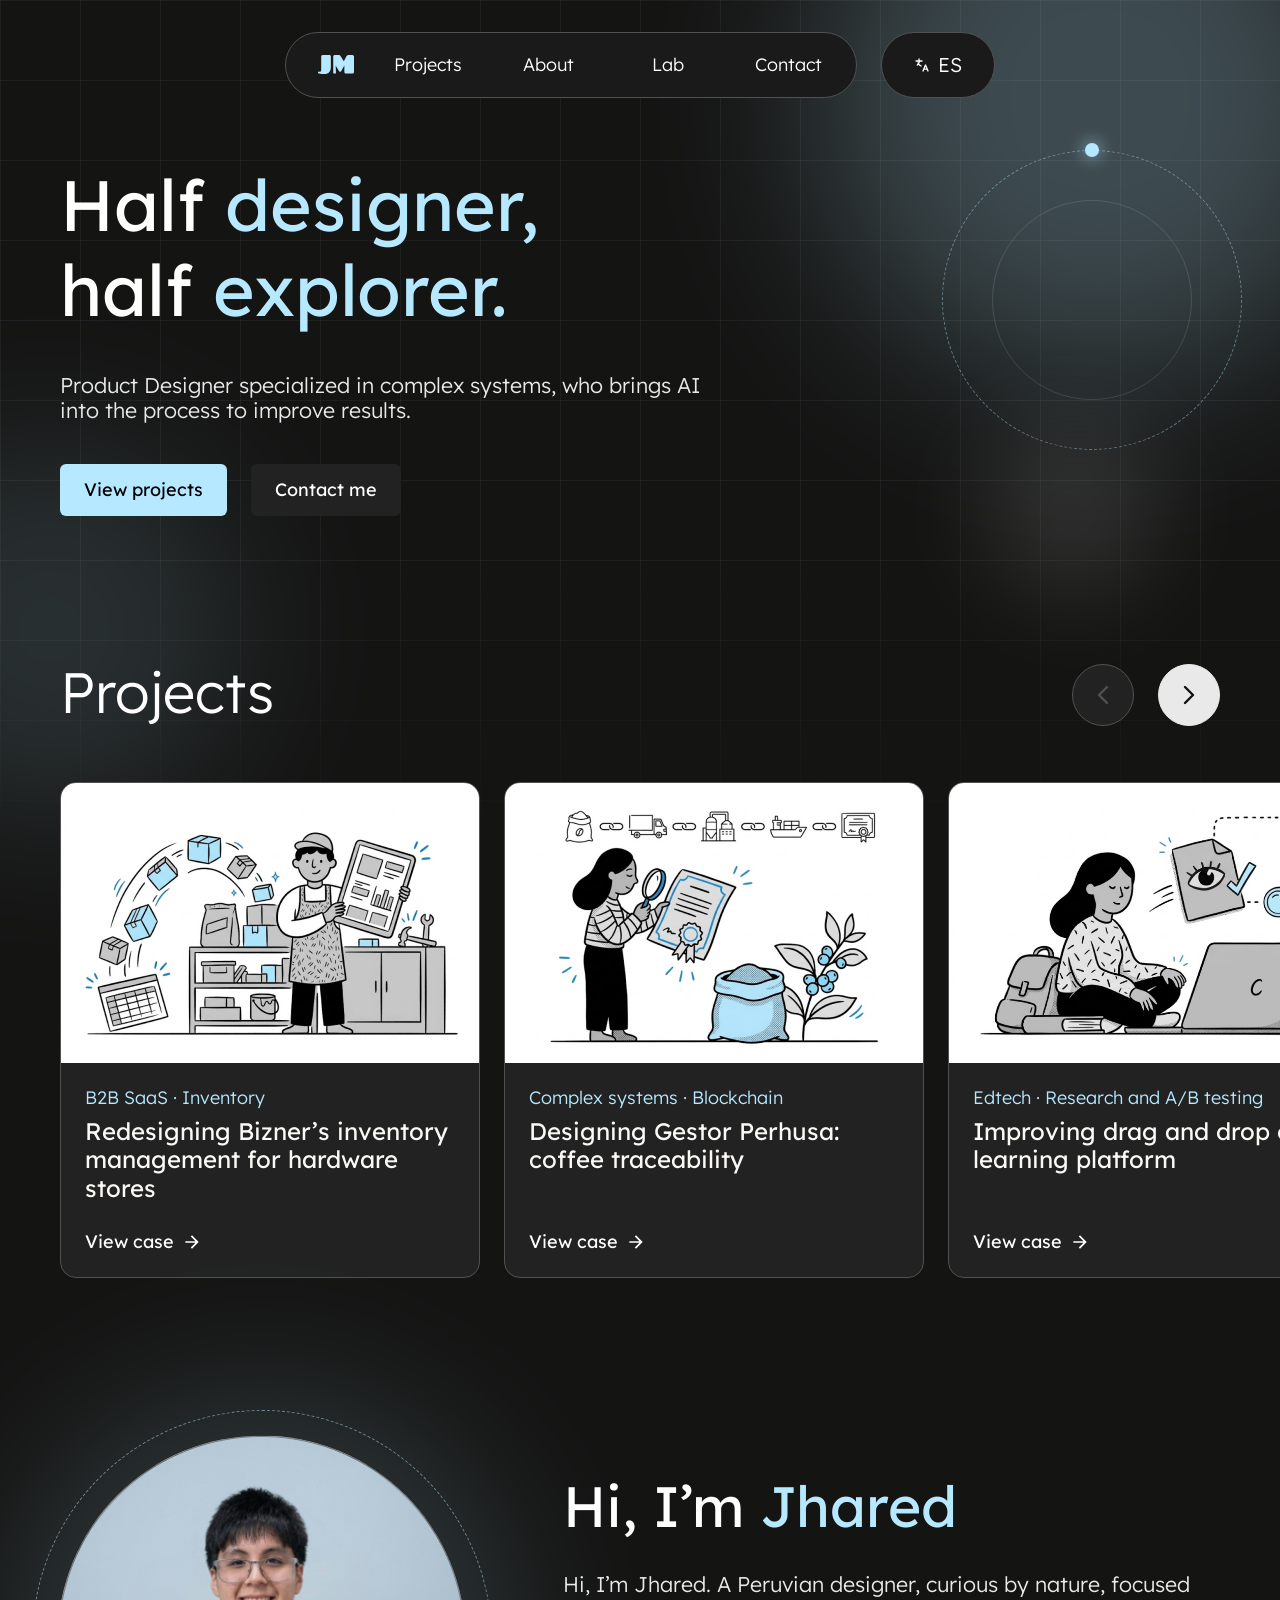
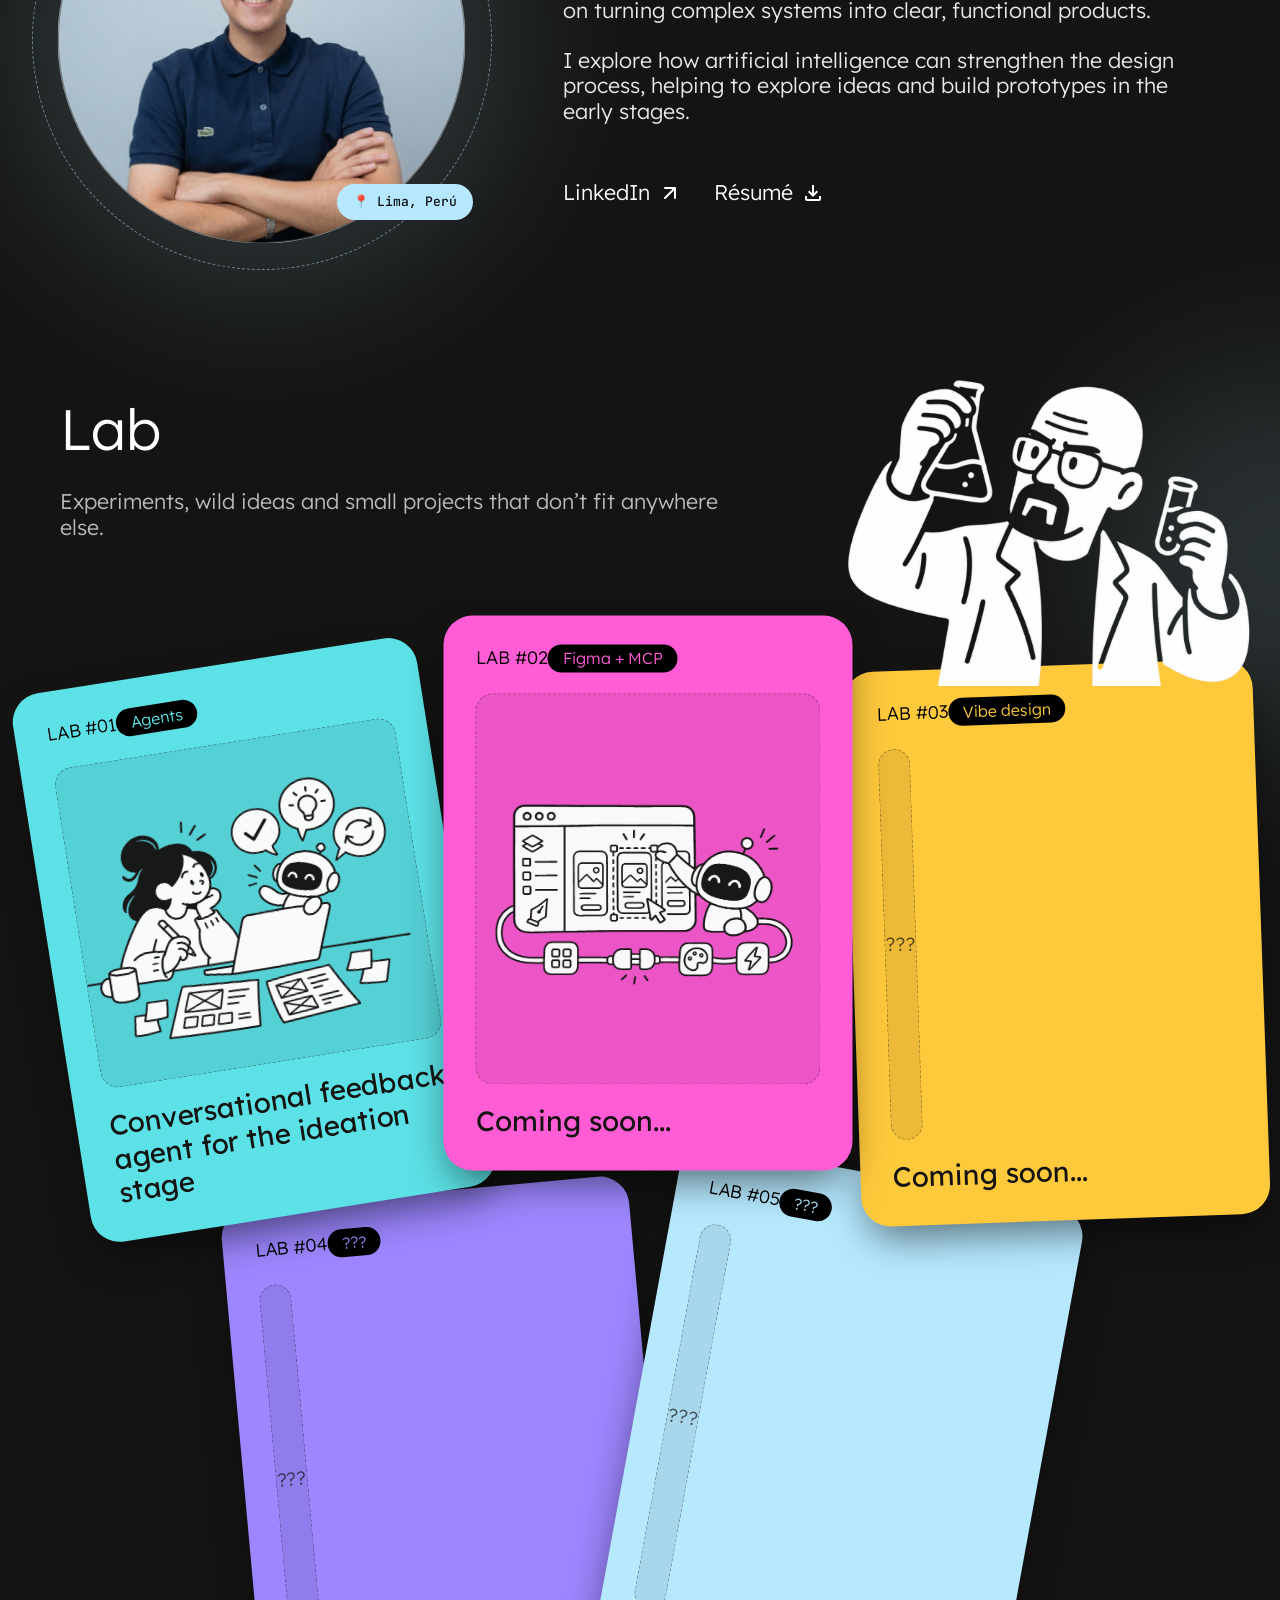
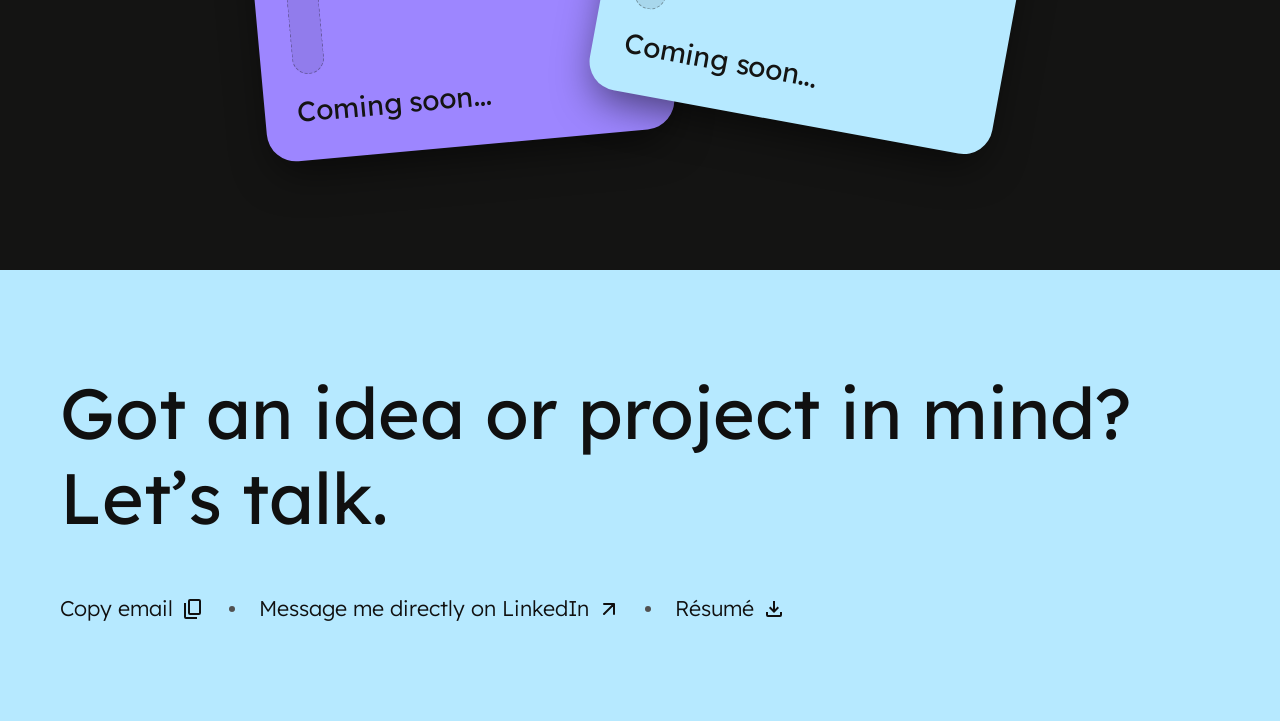
==== commit 9e8a93fc: "Laboratorio: punto final en la descripción Co-Authored-By: Claude Opus 5.5 <noreply@anthropic.com> C" ====
--- a/index.html
+++ b/index.html
@@ -139,7 +139,7 @@
       </div>
       <div class="wrap">
         <h2 class="h2" data-i18n="lab.title">Laboratorio</h2>
-        <p class="lead" data-i18n="lab.sub">Experimentos, ideas locas y pequeños proyectos que no encajan en ningún otro lugar</p>
+        <p class="lead" data-i18n="lab.sub">Experimentos, ideas locas y pequeños proyectos que no encajan en ningún otro lugar.</p>
         <div class="lab-pile">
           <button class="exp exp-1" type="button" style="--c:#5CE1E6" aria-describedby="lab-soon-1">
             <span class="exp-top"><span class="exp-num">LAB #01</span><span class="exp-pill" data-i18n="lab.c1.pill">Agentes</span></span>
--- a/assets/css/styles.css
+++ b/assets/css/styles.css
@@ -104,7 +104,8 @@
 /* Laboratorio */
 .lab{position:relative;padding:160px 0 107px}
 .lead{font-size:var(--p);color:var(--muted);margin-top:32px;max-width:1160px}
-.lab-art{position:absolute;z-index:3;top:59px;right:calc(var(--gut) - 102px);width:457px}
+.lab-art{position:absolute;z-index:3;top:59px;right:max(0px, calc(var(--gut) - 102px));width:457px}
+.lab .lead{max-width:min(682px, calc(100% + min(var(--gut), 102px) - 481px))}
 .lab-img{display:block;width:100%;height:auto;pointer-events:none}
 .flask{position:absolute;left:15%;top:17%;width:24%;height:37%;border:0;padding:0;background:none;border-radius:40%;cursor:pointer}
 .flask:focus-visible{outline:2px solid var(--accent);outline-offset:4px}
@@ -166,13 +167,14 @@
   .hero{padding-top:150px}
   .projects{padding-top:88px}
   .about{padding-top:104px}
-  .lab{padding:24px 0 80px}
+  .lab{padding:104px 0 80px}
   .about-inner{flex-direction:column;align-items:flex-start;gap:56px}
   .avatar-wrap{width:min(300px,76vw);height:min(300px,76vw);margin-left:28px}
   .halo{left:-40px;top:-40px;width:calc(100% + 80px);height:calc(100% + 80px)}
   .ring{left:-20px;top:-20px;width:calc(100% + 40px);height:calc(100% + 40px)}
   .badge{left:auto;right:-24px;top:auto;bottom:6px}
-  .lab-art{position:relative;top:auto;right:auto;width:min(300px,68vw);margin:0 16px 16px auto}
+  .lab .lead{max-width:none}
+  .lab-art{display:none}
   .lab-pile{width:auto;aspect-ratio:auto;display:flex;gap:16px;overflow-x:auto;scroll-snap-type:x mandatory;margin:40px calc(var(--gut) * -1) 0;padding:56px var(--gut) 40px;--u:calc(280px / 409);scrollbar-width:none}
   .lab-pile::-webkit-scrollbar{display:none}
   .exp{position:relative;left:auto;top:auto;flex:0 0 280px;width:280px;transform:rotate(calc(var(--r) * .3));scroll-snap-align:center}
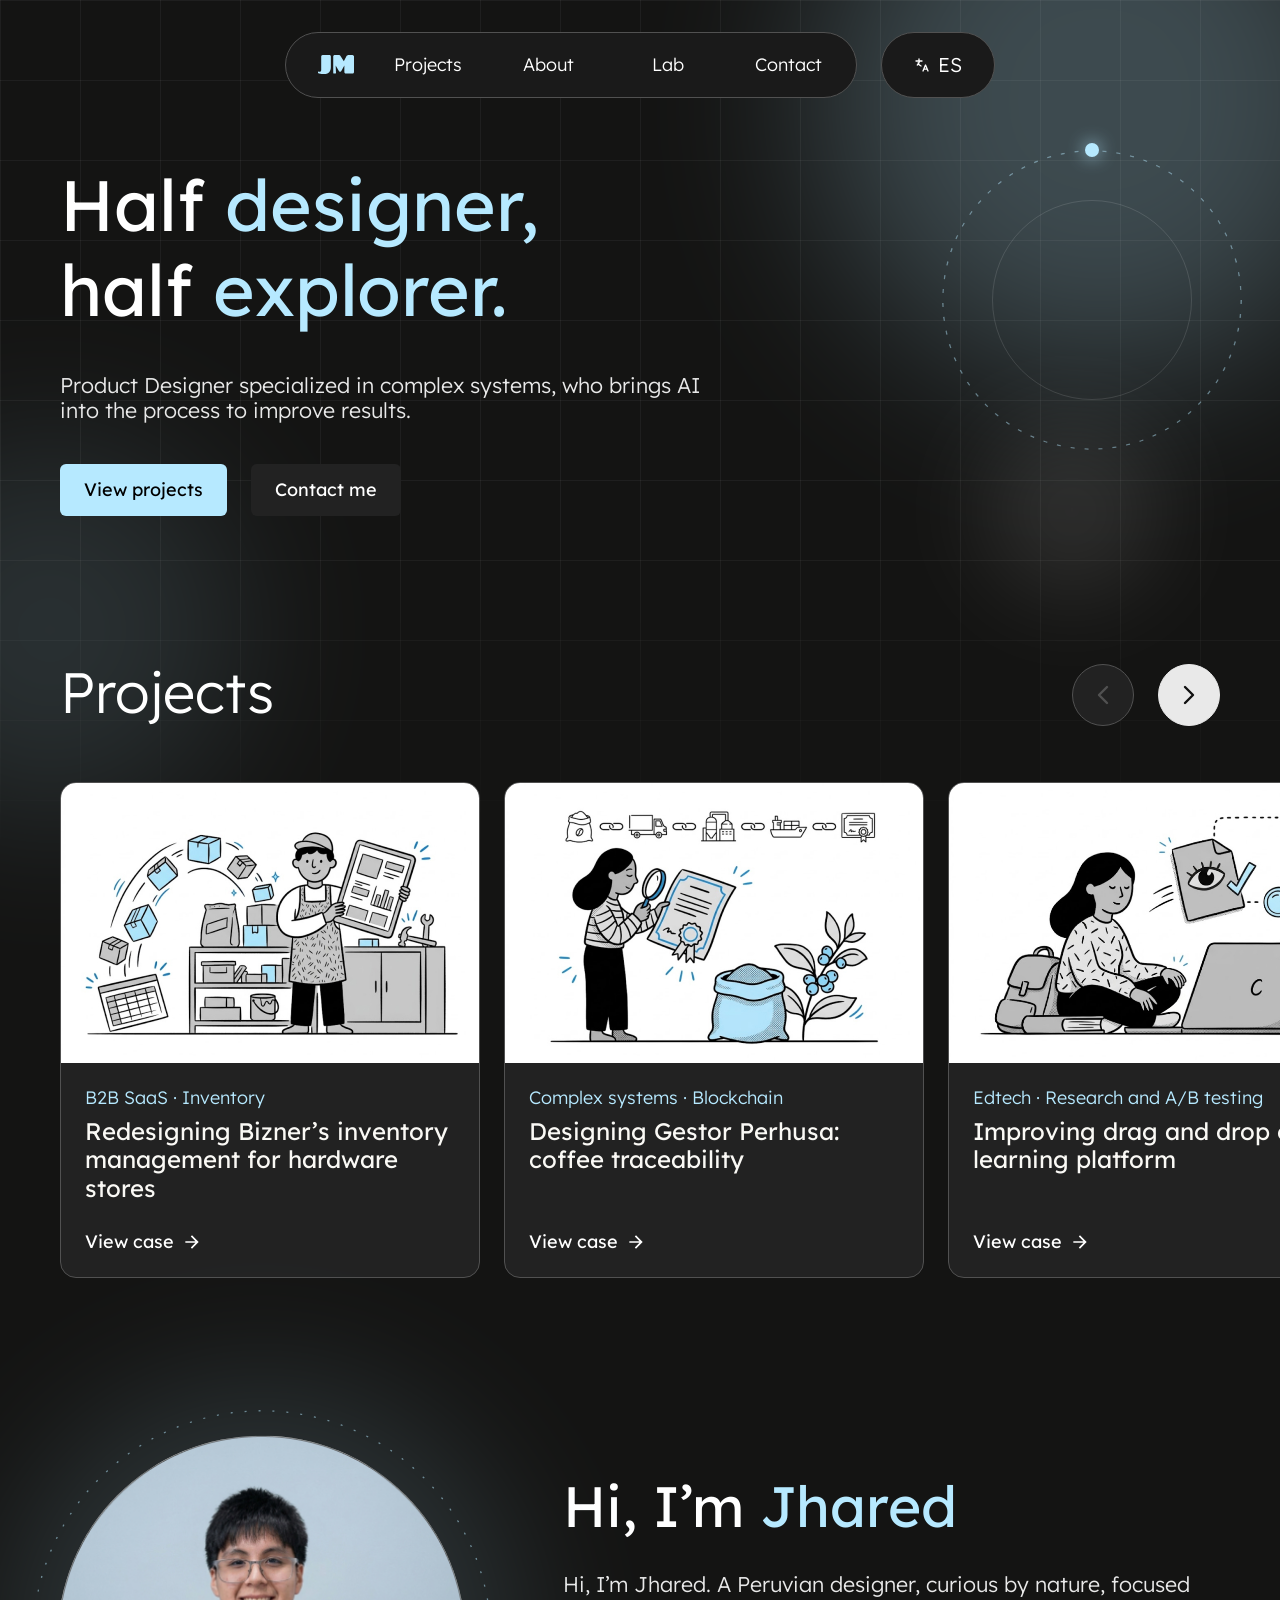
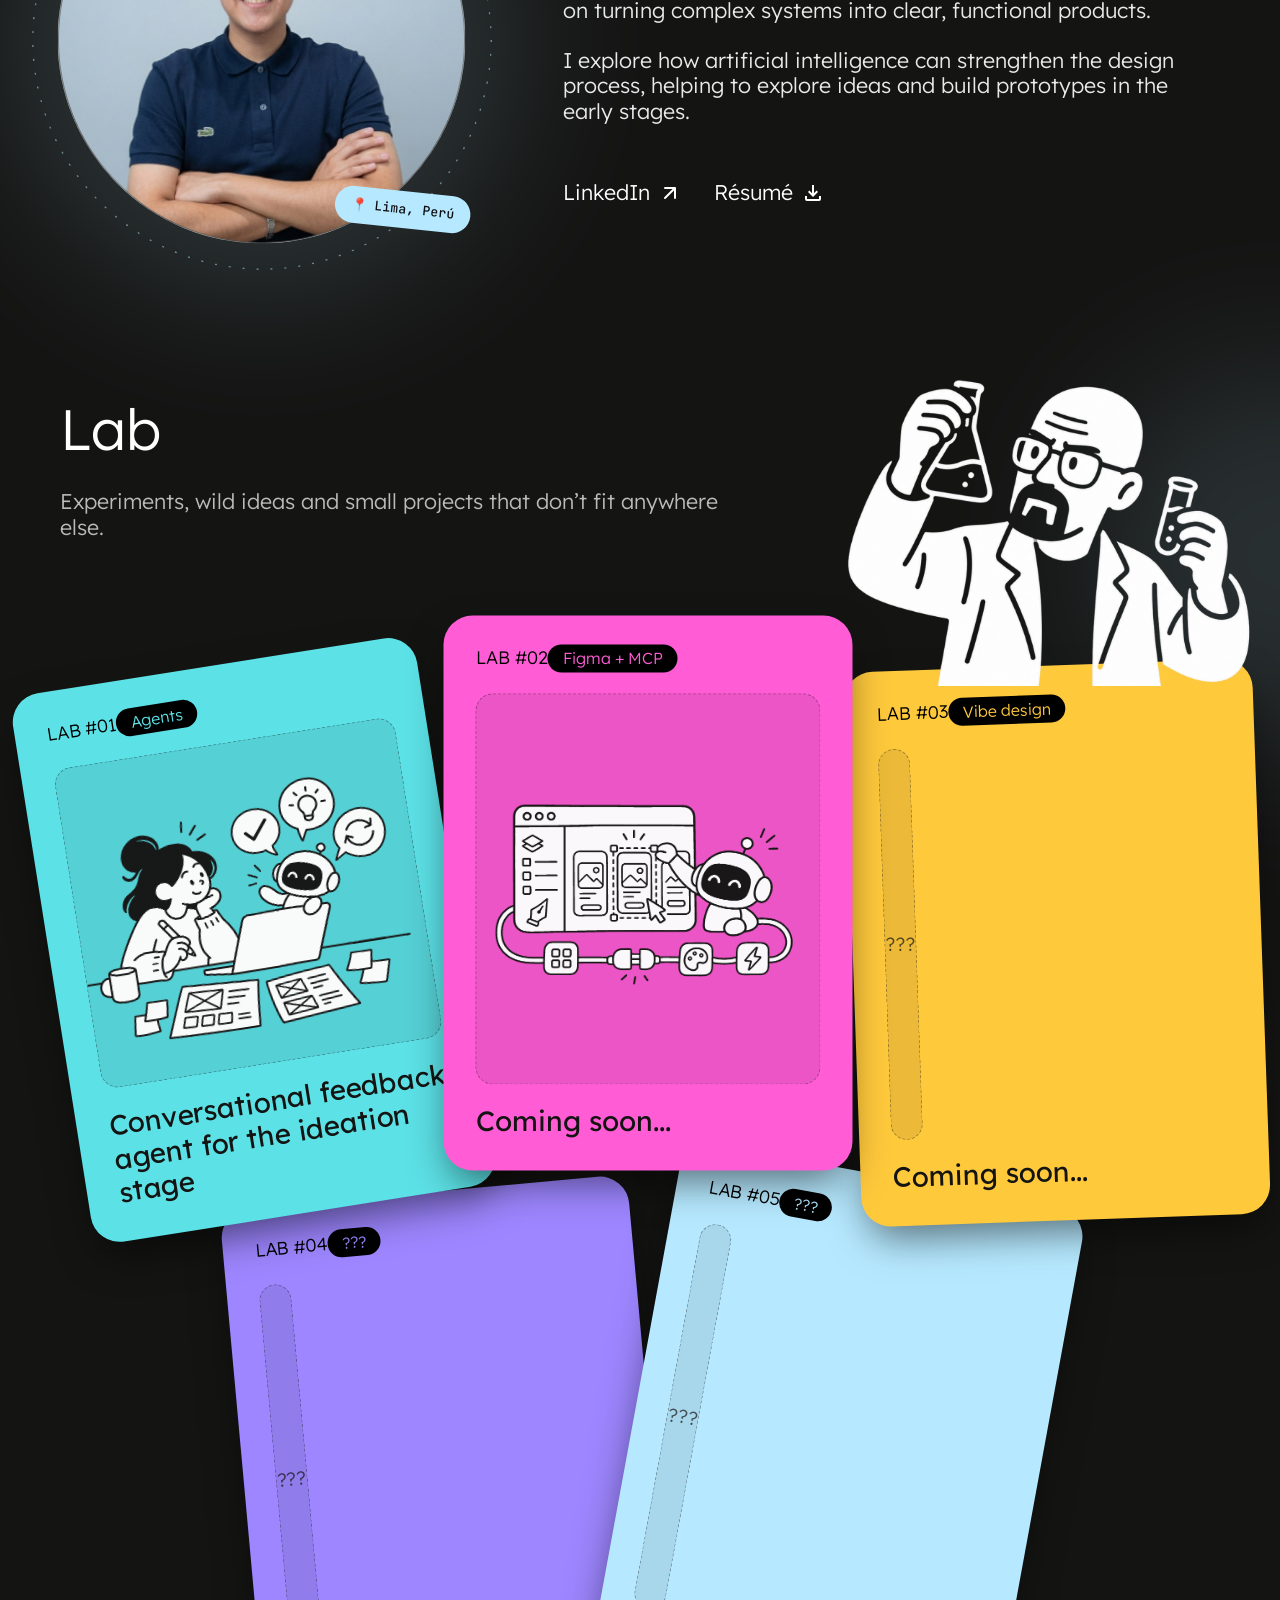
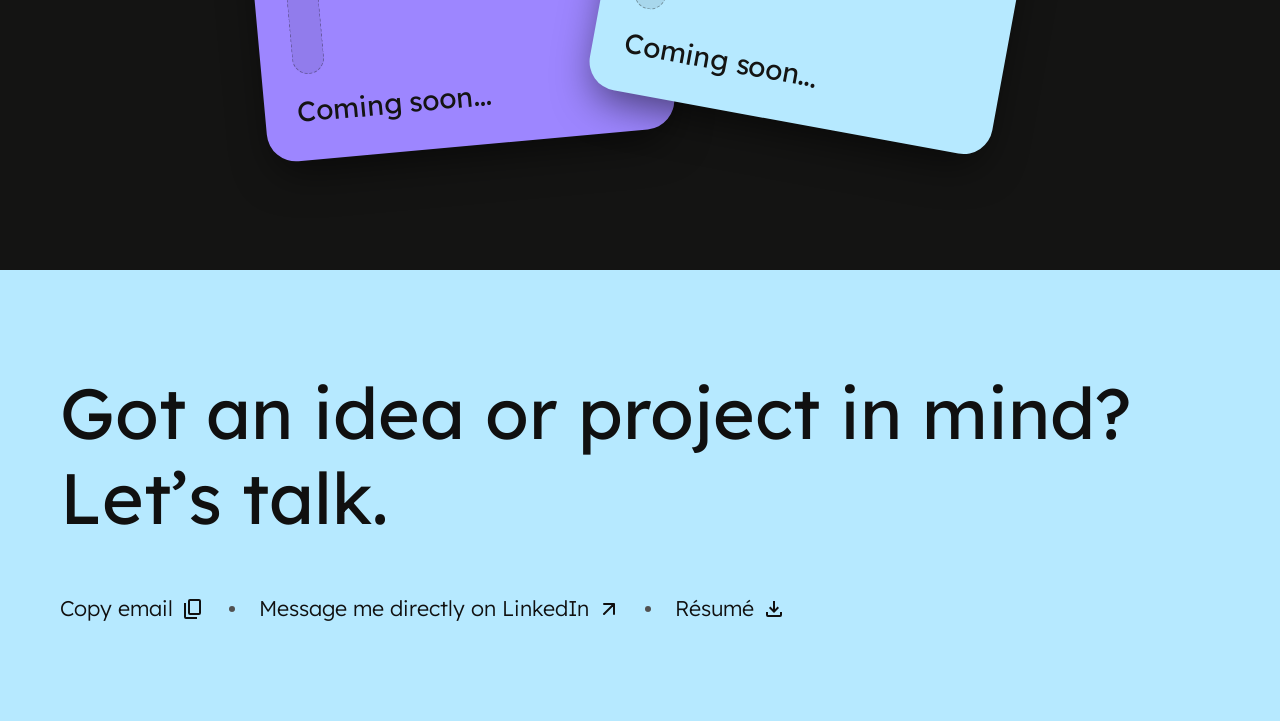
==== commit aded7e52: "Favicon con el logo JM e imagen de vista previa para links Co-Authored-By: Claude Opus 5.5 <noreply@" ====
--- a/index.html
+++ b/index.html
@@ -4,6 +4,19 @@
 <meta charset="utf-8">
 <meta name="viewport" content="width=device-width, initial-scale=1">
 <title>Jhared Marchena · Product Designer</title>
+<link rel="icon" href="assets/favicon.svg" type="image/svg+xml">
+<link rel="icon" href="assets/favicon-32.png" sizes="32x32" type="image/png">
+<link rel="apple-touch-icon" href="assets/apple-touch-icon.png">
+<meta name="theme-color" content="#141413">
+<meta property="og:type" content="website">
+<meta property="og:title" content="Jhared Marchena · Product Designer">
+<meta property="og:description" content="Product Designer especializado en sistemas complejos. Portafolio de Jhared Marchena.">
+<meta property="og:url" content="https://jharedmarchena198-cmyk.github.io/jharedmarchena.github.io/">
+<meta property="og:image" content="https://jharedmarchena198-cmyk.github.io/jharedmarchena.github.io/assets/og-image.png">
+<meta property="og:image:width" content="1200">
+<meta property="og:image:height" content="630">
+<meta name="twitter:card" content="summary_large_image">
+<meta name="twitter:image" content="https://jharedmarchena198-cmyk.github.io/jharedmarchena.github.io/assets/og-image.png">
 <meta name="description" content="Product Designer especializado en sistemas complejos. Portafolio de Jhared Marchena.">
 <meta name="theme-color" content="#141413">
 <link rel="preconnect" href="https://fonts.googleapis.com">
--- a/assets/css/styles.css
+++ b/assets/css/styles.css
@@ -55,7 +55,7 @@
 
 .orbit{position:absolute;left:calc(1060 / 1440 * 100%);top:150px;width:300px;height:300px;z-index:1;pointer-events:none}
 .orbit-glow{position:absolute;left:40px;top:270px;width:180px;height:180px;border-radius:50%;background:#fff;opacity:.1;filter:blur(45px)}
-.orbit-ring{position:absolute;inset:0;border-radius:50%;border:1.5px dashed rgba(182,233,255,.45)}
+.orbit-ring{position:absolute;inset:0;border-radius:50%;background:url("data:image/svg+xml,%3Csvg xmlns='http://www.w3.org/2000/svg' viewBox='0 0 300 300'%3E%3Ccircle cx='150' cy='150' r='149.25' fill='none' stroke='%23B6E9FF' stroke-opacity='.45' stroke-width='1.5' stroke-dasharray='4 10' pathLength='938'/%3E%3C/svg%3E") center / 100% 100% no-repeat}
 .orbit-ring-inner{position:absolute;inset:50px;border-radius:50%;border:1px solid rgba(255,255,255,.12)}
 .orbit-spin{position:absolute;inset:0;animation:spin 14s linear infinite}
 .satellite{position:absolute;left:50%;top:-7px;width:14px;height:14px;margin-left:-7px;border-radius:50%;background:var(--accent);box-shadow:0 0 18px rgba(182,233,255,.9)}
@@ -91,9 +91,9 @@
 .about-inner{display:flex;align-items:center;gap:100px}
 .avatar-wrap{position:relative;flex:none;width:403px;height:403px}
 .halo{position:absolute;left:-58px;top:-58px;width:520px;height:520px;border-radius:50%;background:var(--accent);opacity:.14;filter:blur(70px)}
-.ring{position:absolute;left:-28px;top:-28px;width:460px;height:460px;border-radius:50%;border:1.5px dashed rgba(182,233,255,.5);animation:spin 60s linear infinite}
+.ring{position:absolute;left:-28px;top:-28px;width:460px;height:460px;border-radius:50%;background:url("data:image/svg+xml,%3Csvg xmlns='http://www.w3.org/2000/svg' viewBox='0 0 460 460'%3E%3Ccircle cx='230' cy='230' r='229.25' fill='none' stroke='%23B6E9FF' stroke-opacity='.5' stroke-width='1.5' stroke-dasharray='2 12' pathLength='1442'/%3E%3C/svg%3E") center / 100% 100% no-repeat;animation:spin 60s linear infinite}
 .avatar{position:relative;width:100%;height:100%;border-radius:50%;object-fit:cover;transform:scale(1.012)}
-.badge{position:absolute;left:277px;top:346px;display:flex;align-items:center;gap:8px;padding:10px 16px;border-radius:999px;background:var(--accent);color:#0d0f12;font:500 13px/1.3 'JetBrains Mono',ui-monospace,monospace;white-space:nowrap}
+.badge{position:absolute;left:277px;top:346px;transform:rotate(6deg);transform-origin:0 0;animation:bob 3.6s ease-in-out infinite;display:flex;align-items:center;gap:8px;padding:10px 16px;border-radius:999px;background:var(--accent);color:#0d0f12;font:500 13px/1.3 'JetBrains Mono',ui-monospace,monospace;white-space:nowrap}
 .about-text{display:flex;flex-direction:column;max-width:653px}
 .about-copy{display:flex;flex-direction:column;gap:24px;margin-top:32px}
 .about-copy p{font-size:var(--p);color:var(--text);line-height:1.2}
@@ -141,6 +141,8 @@
 .exp-tip::after{content:"";position:absolute;left:50%;bottom:-6px;width:10px;height:10px;margin-left:-5px;background:#141413;border-right:1px solid var(--stroke);border-bottom:1px solid var(--stroke);transform:rotate(45deg)}
 .exp.tip-on .exp-tip{opacity:1;transform:translate(-50%,-100%)}
 
+@keyframes bob{0%,100%{translate:0 0}50%{translate:0 -6px}}
+
 /* Contacto */
 .contact{background:var(--accent);color:var(--ink);padding:100px 0}
 .contact-title{font-weight:400;font-size:var(--h1);line-height:1.2;color:var(--ink);max-width:1160px}
@@ -172,7 +174,7 @@
   .avatar-wrap{width:min(300px,76vw);height:min(300px,76vw);margin-left:28px}
   .halo{left:-40px;top:-40px;width:calc(100% + 80px);height:calc(100% + 80px)}
   .ring{left:-20px;top:-20px;width:calc(100% + 40px);height:calc(100% + 40px)}
-  .badge{left:auto;right:-24px;top:auto;bottom:6px}
+  .badge{left:auto;right:-24px;top:auto;bottom:6px;transform:rotate(6deg);transform-origin:50% 50%}
   .lab .lead{max-width:none}
   .lab-art{display:none}
   .lab-pile{width:auto;aspect-ratio:auto;display:flex;gap:16px;overflow-x:auto;scroll-snap-type:x mandatory;margin:40px calc(var(--gut) * -1) 0;padding:56px var(--gut) 40px;--u:calc(280px / 409);scrollbar-width:none}
@@ -212,7 +214,7 @@
 
 @media (prefers-reduced-motion:reduce){
   html{scroll-behavior:auto}
-  .orbit-spin,.ring,.scan{animation:none}
+  .orbit-spin,.ring,.scan,.badge{animation:none}
   .js .reveal{opacity:1;transform:none;transition:none}
 }
 
